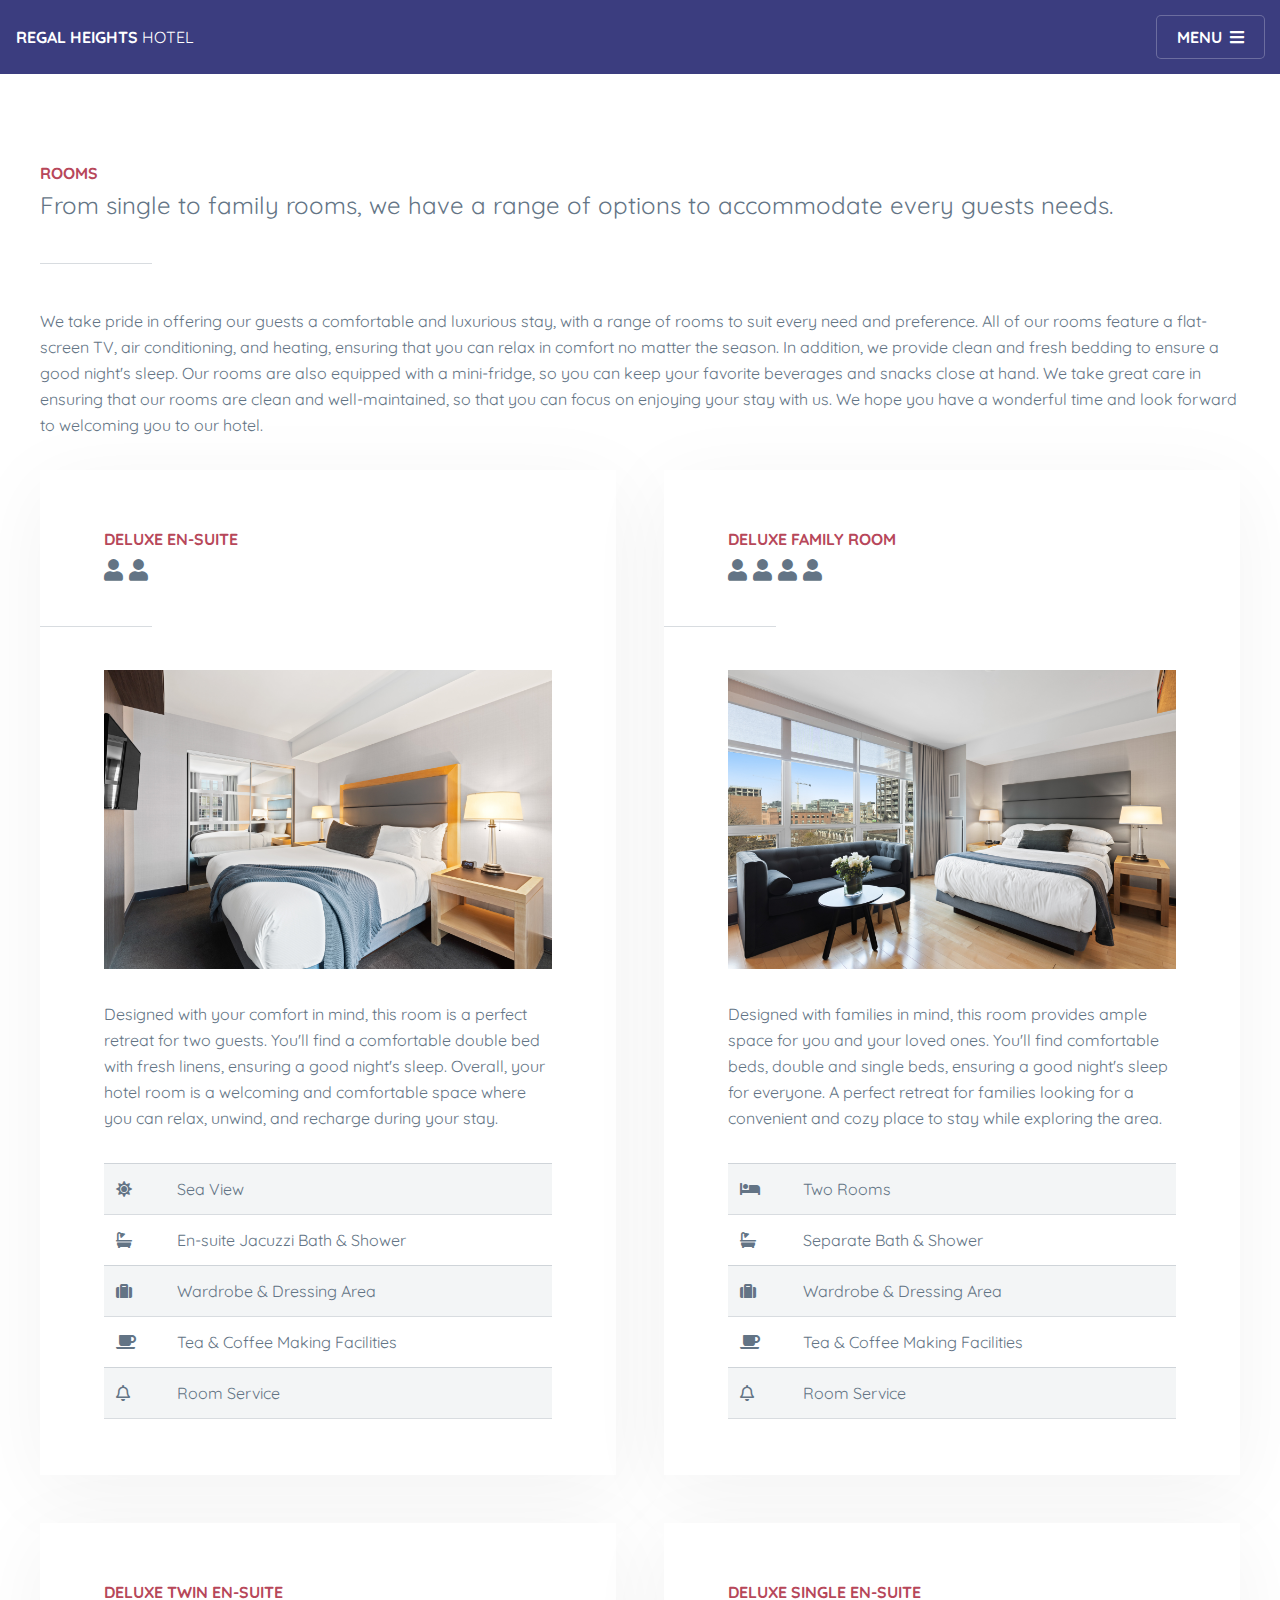
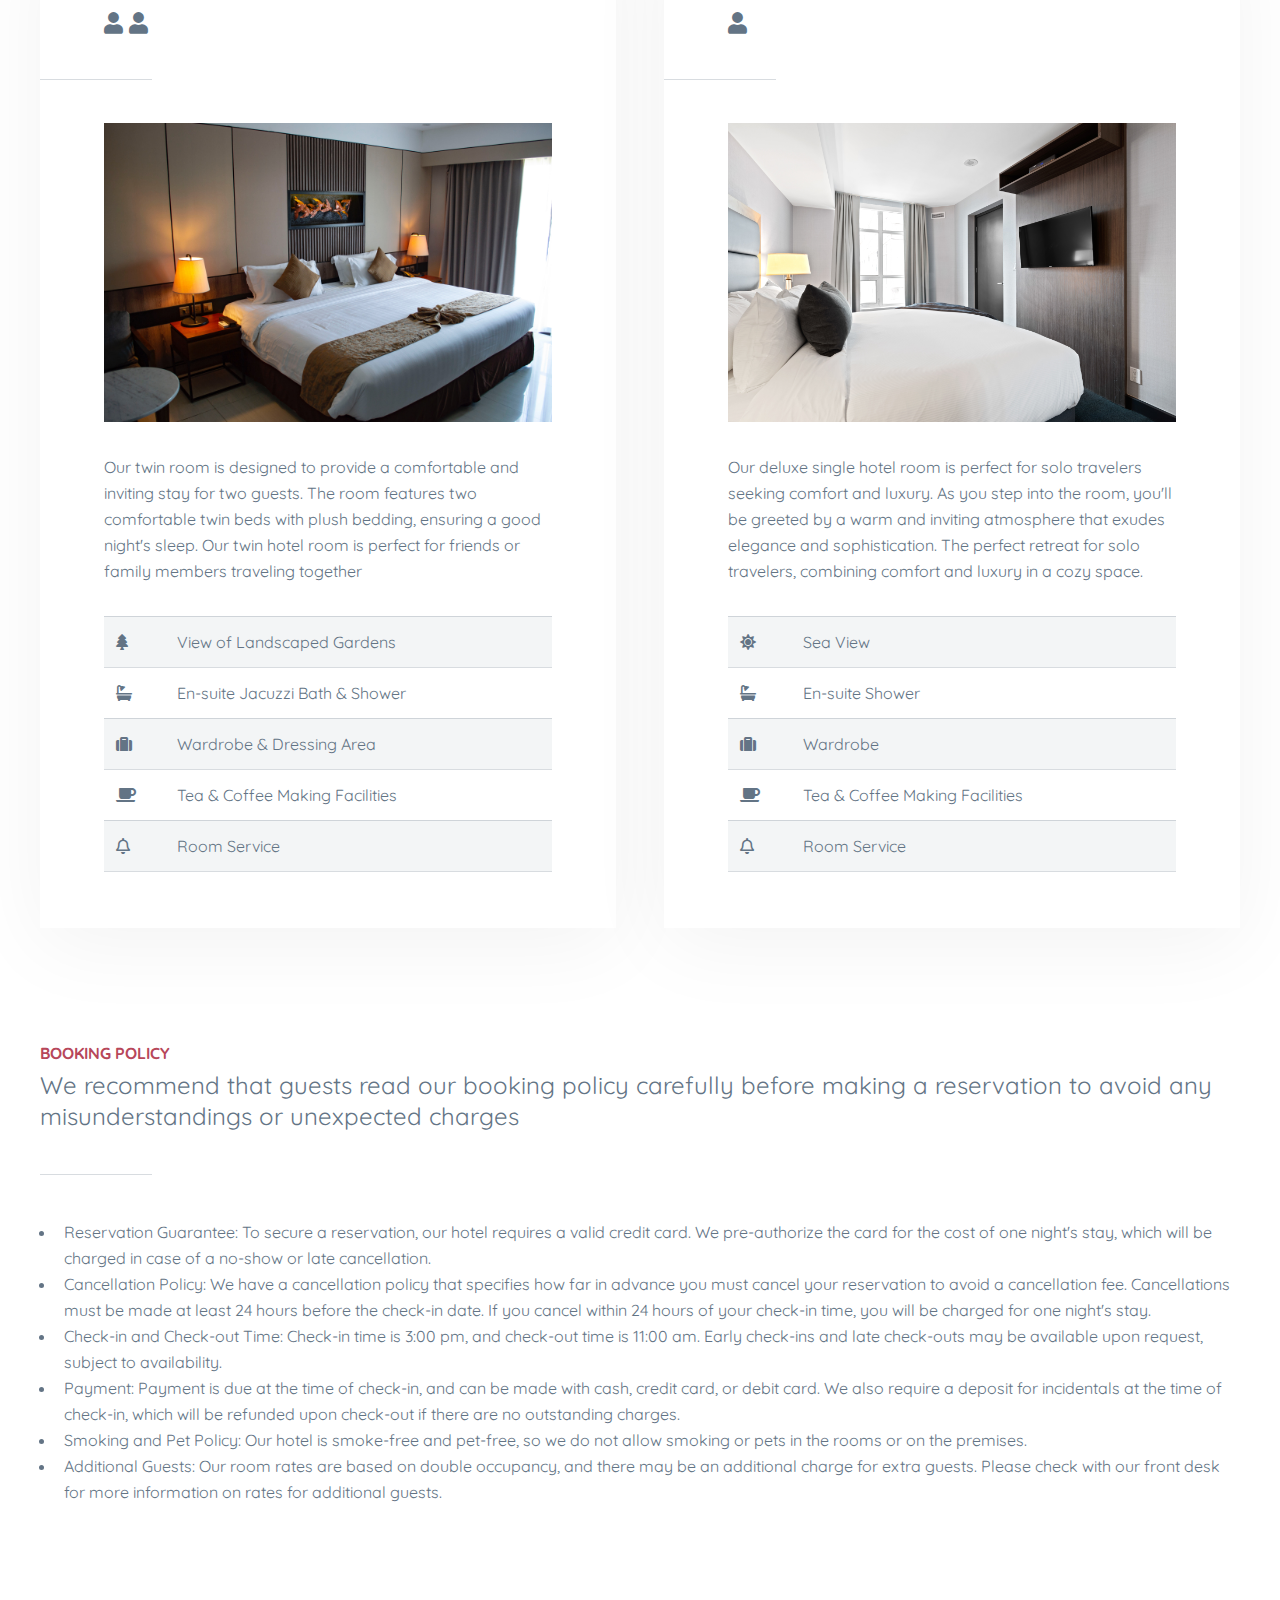
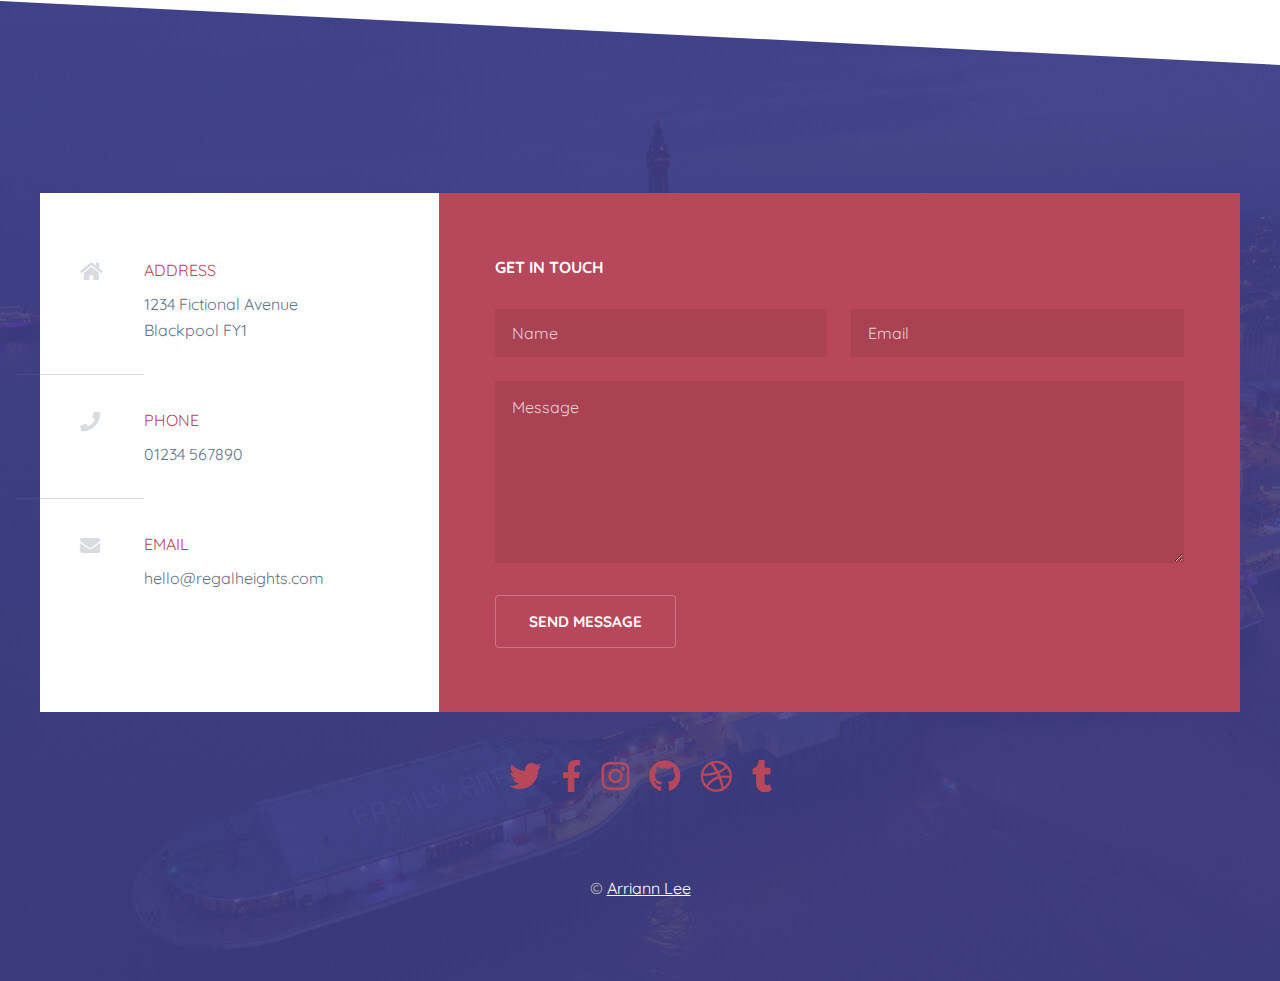
==== rooms.html @ 554de5b3 "Problem with original commit, updated" ====
<!DOCTYPE HTML>
<html>
	<head>
		<title>Regal Heights Hotel</title>
		<meta charset="utf-8" />
		<meta name="viewport" content="width=device-width, initial-scale=1, user-scalable=no" />
        <meta name="description" content="Discover the ultimate luxury escape at the Regla Heights Hotel. Immerse yourself in the comfort of our spacious rooms, indulge in world-class dining experiences, and unwind in our serene spa. Located in the heart of Blackpool, our hotel offers easy access to local attractions and landmarks. Book your stay today and let us create a memorable experience for you.">
        <link rel="apple-touch-icon" sizes="180x180" href="images/favicon_regalhotel/apple-touch-icon.png">
        <link rel="icon" type="image/png" sizes="32x32" href="images/favicon_regalhotel/favicon-32x32.png">
        <link rel="icon" type="image/png" sizes="16x16" href="images/favicon_regalhotel/favicon-16x16.png">
        <link rel="manifest" href="/site.webmanifest">
		<link rel="stylesheet" href="assets/css/main.css" />
	</head>
	<body class="is-preload">

		<!-- Page wrapper -->
			<div id="page-wrapper">

				<!-- Header -->
					<header id="header">
						<span class="logo"><a href="index.html">Regal heights</a> <span>HOTEL</span></span>
						<a href="#menu">Menu</a>
					</header>

				<!-- Nav -->
                <nav id="menu">
                    <div class="inner">
                        <h2>Menu</h2>
                        <ul class="links">
                            <li><a href="index.html">Home</a></li>
                            <li><a href="rooms.html">Rooms</a></li>
                            <li><a href="#footer">Contact</a></li>
                        </ul>
                        <a class="close">Close</a>
                    </div>
                </nav>

				<!-- Main -->
					<section id="main" class="wrapper alt">
						<div class="inner">
                            <header class="major special">
								<p>Rooms</p>
								<h2>From single to family rooms, we have a range of options to accommodate every guests needs.</h2>
							</header>
                                <p>We take pride in offering our guests a comfortable and luxurious stay, with a range of rooms to 
                                suit every need and preference. All of our rooms feature a flat-screen TV, air conditioning, and 
                                heating, ensuring that you can relax in comfort no matter the season. In addition, we provide 
                                clean and fresh bedding to ensure a good night's sleep. Our rooms are also equipped with a 
                                mini-fridge, so you can keep your favorite beverages and snacks close at hand. We take great care 
                                in ensuring that our rooms are clean and well-maintained, so that you can focus on enjoying your 
                                stay with us. We hope you have a wonderful time and look forward to welcoming you to our hotel.</p>
                           
                            <!-- Spotlights -->
                            <section class="spotlights">
								<article>
									<header class="major">
										<p>Deluxe en-suite</p>
										<h3><span class="icon solid fa-user"></span> <span class="icon solid fa-user"></span></h3>
									</header>
                                    <div class="col-4"><span class="image fit"><img src="images/doublebedroom.jpg" alt="Deluxe Double Bedroom" /></span></div>
									<p>Designed with your comfort in mind, this room is a perfect retreat for two guests. You'll find a comfortable double bed with fresh linens, ensuring a good night's sleep. Overall, your hotel room is a welcoming and comfortable space where you can relax, unwind, and recharge during your stay.</p>
									<table>
                                        <tbody>
                                            <tr>
                                                <td><span class="icon solid fa-sun"></span></td>
                                                <td>Sea View</td>
                                                <td></td>
                                            </tr>
                                            <tr>
                                                <td><span class="icon solid fa-bath"></span></td>
                                                <td>En-suite Jacuzzi Bath & Shower</td>
                                                <td></td>
                                            </tr>
                                            <tr>
                                                <td><span class="icon solid fa-suitcase"></span></td>
                                                <td>Wardrobe & Dressing Area</td>
                                                <td></td>
                                            </tr>
                                            <tr>
                                                <td><span class="icon solid fa-coffee"></span></td>
                                                <td>Tea & Coffee Making Facilities</td>
                                                <td></td>
                                            </tr>
                                            <tr>
                                                <td><span class="icon regular fa-bell"></span></td>
                                                <td>Room Service</td>
                                                <td></td>
                                            </tr>
                                        </tbody>
                                    </table>
								</article>
                                <article>
									<header class="major">
										<p>Deluxe Family Room</p>
										<h3><span class="icon solid fa-user"></span> <span class="icon solid fa-user"></span> <span class="icon solid fa-user"></span> <span class="icon solid fa-user"></span></h3>
									</header>
                                    <div class="col-4"><span class="image fit"><img src="images/familybedroom.jpg" alt="Family Bedroom" /></span></div>
									<p>Designed with families in mind, this room provides ample space for you and your loved ones. You'll find comfortable beds, double and single beds, ensuring a good night's sleep for everyone. A perfect retreat for families looking for a convenient and cozy place to stay while exploring the area.</p>
									<table>
                                        <tbody>
                                            <tr>
                                                <td><span class="icon solid fa-bed"></span></td>
                                                <td>Two Rooms</td>
                                                <td></td>
                                            </tr>
                                            <tr>
                                                <td><span class="icon solid fa-bath"></span></td>
                                                <td>Separate Bath & Shower</td>
                                                <td></td>
                                            </tr>
                                            <tr>
                                                <td><span class="icon solid fa-suitcase"></span></td>
                                                <td>Wardrobe & Dressing Area</td>
                                                <td></td>
                                            </tr>
                                            <tr>
                                                <td><span class="icon solid fa-coffee"></span></td>
                                                <td>Tea & Coffee Making Facilities</td>
                                                <td></td>
                                            </tr>
                                            <tr>
                                                <td><span class="icon regular fa-bell"></span></td>
                                                <td>Room Service</td>
                                                <td></td>
                                            </tr>
                                        </tbody>
                                    </table>
                      			</article>
                                <article>
									<header class="major">
										<p>Deluxe Twin en-suite</p>
										<h3><span class="icon solid fa-user"></span> <span class="icon solid fa-user"></span></h3>
									</header>
                                    <div class="col-4"><span class="image fit"><img src="images/twinbed.jpg" alt="Twin Bedroom" /></span></div>
									<p>Our twin room is designed to provide a comfortable and inviting stay for two guests. The room features two comfortable twin beds with plush bedding, ensuring a good night's sleep. Our twin hotel room is perfect for friends or family members traveling together</p>									<table>
                                        <tbody>
                                            <tr>
                                                <td><span class="icon solid fa-tree"></span></td>
                                                <td>View of Landscaped Gardens</td>
                                                <td></td>
                                            </tr>
                                            <tr>
                                                <td><span class="icon solid fa-bath"></span></td>
                                                <td>En-suite Jacuzzi Bath & Shower</td>
                                                <td></td>
                                            </tr>
                                            <tr>
                                                <td><span class="icon solid fa-suitcase"></span></td>
                                                <td>Wardrobe & Dressing Area</td>
                                                <td></td>
                                            </tr>
                                            <tr>
                                                <td><span class="icon solid fa-coffee"></span></td>
                                                <td>Tea & Coffee Making Facilities</td>
                                                <td></td>
                                            </tr>
                                            <tr>
                                                <td><span class="icon regular fa-bell"></span></td>
                                                <td>Room Service</td>
                                                <td></td>
                                            </tr>
                                        </tbody>
                                    </table>
                                </article>
                                <article>
									<header class="major">
										<p>Deluxe Single en-suite</p>
										<h3><span class="icon solid fa-user"></span></span></h3>
									</header>
                                    <div class="col-4"><span class="image fit"><img src="images/singlebedroom.jpg" alt="Single Bedroom" /></span></div>
									<p>Our deluxe single hotel room is perfect for solo travelers seeking comfort and luxury. As you step into the room, you'll be greeted by a warm and inviting atmosphere that exudes elegance and sophistication. The perfect retreat for solo travelers, combining comfort and luxury in a cozy space.</p>
									<table>
                                        <tbody>
                                            <tr>
                                                <td><span class="icon solid fa-sun"></span></td>
                                                <td>Sea View</td>
                                                <td></td>
                                            </tr>
                                            <tr>
                                                <td><span class="icon solid fa-bath"></span></td>
                                                <td>En-suite Shower</td>
                                                <td></td>
                                            </tr>
                                            <tr>
                                                <td><span class="icon solid fa-suitcase"></span></td>
                                                <td>Wardrobe</td>
                                                <td></td>
                                            </tr>
                                            <tr>
                                                <td><span class="icon solid fa-coffee"></span></td>
                                                <td>Tea & Coffee Making Facilities</td>
                                                <td></td>
                                            </tr>
                                            <tr>
                                                <td><span class="icon regular fa-bell"></span></td>
                                                <td>Room Service</td>
                                                <td></td>
                                            </tr>
                                        </tbody>
                                    </table>
                              	</article>
							</section>

                            <!-- Booking Policy -->
							<header class="major special">
								<p>Booking Policy</p>
								<h2>We recommend that guests read our booking policy carefully before making a reservation to avoid any misunderstandings or unexpected charges</h2>
							</header>				
                            <div class="col-6 col-12-small">
                                <ul>
                                    <li>Reservation Guarantee: To secure a reservation, our hotel requires a valid credit card. We pre-authorize the card for the cost of one night's stay, which will be charged in case of a no-show or late cancellation.</li>
                                    <li>Cancellation Policy: We have a cancellation policy that specifies how far in advance you must cancel your reservation to avoid a cancellation fee. Cancellations must be made at least 24 hours before the check-in date. If you cancel within 24 hours of your check-in time, you will be charged for one night's stay.</li>
                                    <li>Check-in and Check-out Time: Check-in time is 3:00 pm, and check-out time is 11:00 am. Early check-ins and late check-outs may be available upon request, subject to availability.</li>
                                    <li>Payment: Payment is due at the time of check-in, and can be made with cash, credit card, or debit card. We also require a deposit for incidentals at the time of check-in, which will be refunded upon check-out if there are no outstanding charges.</li>
                                    <li>Smoking and Pet Policy: Our hotel is smoke-free and pet-free, so we do not allow smoking or pets in the rooms or on the premises.</li>
                                    <li>Additional Guests: Our room rates are based on double occupancy, and there may be an additional charge for extra guests. Please check with our front desk for more information on rates for additional guests.</li>
                                </ul>
                                <p></p>
                            </div> 
              			</div>
					</section>


				<!-- Footer -->
                <footer id="footer">
                    <div class="inner">
                        <ul class="contact">
                            <li class="icon solid fa-home">
                                <strong>Address</strong>
                                1234 Fictional Avenue<br>Blackpool FY1 
                            </li>
                            <li class="icon solid fa-phone">
                                <strong>Phone</strong>
                                01234 567890
                            </li>
                            <li class="icon solid fa-envelope">
                                <strong>Email</strong>
                                hello@regalheights.com
                            </li>
                        </ul>
                        <form action="#" method="post">
                            <h4>Get in touch</h4>
                            <div class="fields">
                                <div class="field half">
                                    <label for="name">Name</label>
                                    <input name="name" id="name" type="text" placeholder="Name">
                                </div>
                                <div class="field half">
                                    <label for="email">Email</label>
                                    <input name="email" id="email" type="email" placeholder="Email">
                                </div>
                                <div class="field">
                                    <label for="message">Message</label>
                                    <textarea name="message" id="message" rows="6" placeholder="Message"></textarea>
                                </div>
                            </div>
                            <ul class="actions">
                                <li><input value="Send Message" class="button large" type="submit"></li>
                            </ul>
                        </form>
                    </div>
                    <section class="inner center">
                        <ul class="icons">
                            <li><a href="#" class="icon brands fa-twitter"><span class="label">Twitter</span></a></li>
                            <li><a href="#" class="icon brands fa-facebook-f"><span class="label">Facebook</span></a></li>
                            <li><a href="#" class="icon brands fa-instagram"><span class="label">Instagram</span></a></li>
                            <li><a href="#" class="icon brands fa-github"><span class="label">Github</span></a></li>
                            <li><a href="#" class="icon brands fa-dribbble"><span class="label">Dribbble</span></a></li>
                            <li><a href="#" class="icon brands fa-tumblr"><span class="label">Tumblr</span></a></li>
                        </ul>                            
                    </section>
                    <div class="copyright">
                        &copy; <a href="https://www.arriannlee.com" class="copywrightColor">Arriann Lee</a>
                    </div>
                </footer>
            </div>

    <!-- Scripts -->
        <script src="assets/js/jquery.min.js"></script>
        <script src="assets/js/browser.min.js"></script>
        <script src="assets/js/breakpoints.min.js"></script>
        <script src="assets/js/util.js"></script>
        <script src="assets/js/jquery.scrollex.min.js"></script>
        <script src="assets/js/jquery.scrolly.min.js"></script>
        <script src="assets/js/main.js"></script>

</body>
</html>
<!-- Photo by <a href="https://unsplash.com/@markmcneillphotography?utm_source=unsplash&utm_medium=referral&utm_content=creditCopyText">Mark mc neill</a> on <a href="https://unsplash.com/s/photos/blackpool-iluminations?utm_source=unsplash&utm_medium=referral&utm_content=creditCopyText">Unsplash</a> -->
<!-- Photo by <a href="https://unsplash.com/@3dottawa?utm_source=unsplash&utm_medium=referral&utm_content=creditCopyText">Point3D Commercial Imaging Ltd.</a> on <a href="https://unsplash.com/photos/kCSlhhC-Ch8?utm_source=unsplash&utm_medium=referral&utm_content=creditCopyText">Unsplash</a> -->
---- assets/css/main.css ----
@import url(fontawesome-all.min.css);
@import url("https://fonts.googleapis.com/css?family=Quicksand:400,700");

/*
	Atmosphere by Pixelarity
	pixelarity.com | hello@pixelarity.com
	License: pixelarity.com/license
*/

html, body, div, span, applet, object,
iframe, h1, h2, h3, h4, h5, h6, p, blockquote,
pre, a, abbr, acronym, address, big, cite,
code, del, dfn, em, img, ins, kbd, q, s, samp,
small, strike, strong, sub, sup, tt, var, b,
u, i, center, dl, dt, dd, ol, ul, li, fieldset,
form, label, legend, table, caption, tbody,
tfoot, thead, tr, th, td, article, aside,
canvas, details, embed, figure, figcaption,
footer, header, hgroup, menu, nav, output, ruby,
section, summary, time, mark, audio, video {
	margin: 0;
	padding: 0;
	border: 0;
	font-size: 100%;
	font: inherit;
	vertical-align: baseline;}

article, aside, details, figcaption, figure,
footer, header, hgroup, menu, nav, section {
	display: block;}

body {
	line-height: 1;
}

ol, ul {
	list-style: none;
}

blockquote, q {
	quotes: none;
}

	blockquote:before, blockquote:after, q:before, q:after {
		content: '';
		content: none;
	}

table {
	border-collapse: collapse;
	border-spacing: 0;
}

body {
	-webkit-text-size-adjust: none;
}

mark {
	background-color: transparent;
	color: inherit;
}

input::-moz-focus-inner {
	border: 0;
	padding: 0;
}

input, select, textarea {
	-moz-appearance: none;
	-webkit-appearance: none;
	-ms-appearance: none;
	appearance: none;
}

/* Basic */

	@-ms-viewport {
		width: device-width;
	}

	body {
		-ms-overflow-style: scrollbar;
	}

	@media screen and (max-width: 480px) {

		html, body {
			min-width: 320px;
		}

	}

	html {
		box-sizing: border-box;
	}

	*, *:before, *:after {
		box-sizing: inherit;
	}

	body {
		background: #fff;
	}

		body.is-preload *, body.is-preload *:before, body.is-preload *:after {
			-moz-animation: none !important;
			-webkit-animation: none !important;
			-ms-animation: none !important;
			animation: none !important;
			-moz-transition: none !important;
			-webkit-transition: none !important;
			-ms-transition: none !important;
			transition: none !important;
		}

/* Type */

	body {
		background-color: #fff;
		color: #637485;
	}

	body, input, select, textarea {
		font-family: "Quicksand", Helvetica, sans-serif;
		font-size: 14pt;
		font-weight: 400;
		line-height: 1.625;
	}

		@media screen and (max-width: 1680px) {

			body, input, select, textarea {
				font-size: 12pt;
			}

		}

		@media screen and (max-width: 1280px) {

			body, input, select, textarea {
				font-size: 12pt;
			}

		}

		@media screen and (max-width: 980px) {

			body, input, select, textarea {
				font-size: 12pt;
			}

		}

		@media screen and (max-width: 736px) {

			body, input, select, textarea {
				font-size: 12pt;
			}

		}

		@media screen and (max-width: 480px) {

			body, input, select, textarea {
				font-size: 12pt;
			}

		}

		@media screen and (max-width: 360px) {

			body, input, select, textarea {
				font-size: 11pt;
			}

		}

	a {
		text-decoration: underline;
	}

		a:hover {
			text-decoration: none;
		}

	strong, b, {
		font-weight: 700;
	}

    .logoStrong{
        font-weight: bold;
    }

	em, i {
		font-style: italic;
	}

	p {
		margin: 0 0 2em 0;
	}

	h1, h2, h3, h4, h5, h6 {
		line-height: 1.3;
		margin: 0 0 1em 0;
	}

		h1 a, h2 a, h3 a, h4 a, h5 a, h6 a {
			color: inherit;
			text-decoration: none;
		}

	h1 {
		font-size: 1.75em;
	}

	h2 {
		font-size: 1.5em;
	}

	h3 {
		font-size: 1.35em;
	}

	h4 {
		font-size: 1em;
	}

	h5 {
		font-size: 0.9em;
	}

	h6 {
		font-size: 0.7em;
	}

	sub {
		font-size: 0.8em;
		position: relative;
		top: 0.5em;
	}

	sup {
		font-size: 0.8em;
		position: relative;
		top: -0.5em;
	}

	blockquote {
		border-left: solid 4px;
		font-style: italic;
		margin: 0 0 2em 0;
		padding: 0.5em 0 0.5em 2em;
	}

	code {
		border-radius: 4px;
		border: solid 1px;
		font-family: "Courier New", monospace;
		font-size: 0.9em;
		margin: 0 0.25em;
		padding: 0.25em 0.65em;
	}

	pre {
		-webkit-overflow-scrolling: touch;
		font-family: "Courier New", monospace;
		font-size: 0.9em;
		margin: 0 0 2em 0;
	}

		pre code {
			display: block;
			line-height: 1.75;
			padding: 1em 1.5em;
			overflow-x: auto;
		}

	hr {
		border: 0;
		border-bottom: solid 1px;
		margin: 2em 0;
	}

		hr.major {
			margin: 3em 0;
		}

	.align-left {
		text-align: left;
	}

	.align-center {
		text-align: center;
	}

	.align-right {
		text-align: right;
	}

	@media screen and (max-width: 736px) {

		h1 {
			font-size: 1.75em;
		}

		h2 {
			font-size: 1.5em;
		}

		h3 {
			font-size: 1.25em;
		}

	}

	input, select, textarea {
		color: #637485;
	}

	a {
		color: #b7475a;
	}

	strong, b {
		color: #637485;
	}

	h1, h2, h3, h4, h5, h6 {
		color: #637485;
	}

	blockquote {
		border-left-color: rgba(99, 116, 133, 0.25);
	}

	code {
		background: rgba(99, 116, 133, 0.075);
		border-color: rgba(99, 116, 133, 0.25);
	}

	hr {
		border-bottom-color: rgba(99, 116, 133, 0.25);
	}

/* Row */

	.row {
		display: flex;
		flex-wrap: wrap;
		box-sizing: border-box;
		align-items: stretch;
	}

		.row > * {
			box-sizing: border-box;
		}

		.row.gtr-uniform > * > :last-child {
			margin-bottom: 0;
		}

		.row.aln-left {
			justify-content: flex-start;
		}

		.row.aln-center {
			justify-content: center;
		}

		.row.aln-right {
			justify-content: flex-end;
		}

		.row.aln-top {
			align-items: flex-start;
		}

		.row.aln-middle {
			align-items: center;
		}

		.row.aln-bottom {
			align-items: flex-end;
		}

		.row > .imp {
			order: -1;
		}

		.row > .col-1 {
			width: 8.33333%;
		}

		.row > .off-1 {
			margin-left: 8.33333%;
		}

		.row > .col-2 {
			width: 16.66667%;
		}

		.row > .off-2 {
			margin-left: 16.66667%;
		}

		.row > .col-3 {
			width: 25%;
		}

		.row > .off-3 {
			margin-left: 25%;
		}

		.row > .col-4 {
			width: 33.33333%;
		}

		.row > .off-4 {
			margin-left: 33.33333%;
		}

		.row > .col-5 {
			width: 41.66667%;
		}

		.row > .off-5 {
			margin-left: 41.66667%;
		}

		.row > .col-6 {
			width: 50%;
		}

		.row > .off-6 {
			margin-left: 50%;
		}

		.row > .col-7 {
			width: 58.33333%;
		}

		.row > .off-7 {
			margin-left: 58.33333%;
		}

		.row > .col-8 {
			width: 66.66667%;
		}

		.row > .off-8 {
			margin-left: 66.66667%;
		}

		.row > .col-9 {
			width: 75%;
		}

		.row > .off-9 {
			margin-left: 75%;
		}

		.row > .col-10 {
			width: 83.33333%;
		}

		.row > .off-10 {
			margin-left: 83.33333%;
		}

		.row > .col-11 {
			width: 91.66667%;
		}

		.row > .off-11 {
			margin-left: 91.66667%;
		}

		.row > .col-12 {
			width: 100%;
		}

		.row > .off-12 {
			margin-left: 100%;
		}

		.row.gtr-0 {
			margin-top: 0;
			margin-left: 0em;
		}

			.row.gtr-0 > * {
				padding: 0 0 0 0em;
			}

			.row.gtr-0.gtr-uniform {
				margin-top: 0em;
			}

				.row.gtr-0.gtr-uniform > * {
					padding-top: 0em;
				}

		.row.gtr-25 {
			margin-top: 0;
			margin-left: -0.5em;
		}

			.row.gtr-25 > * {
				padding: 0 0 0 0.5em;
			}

			.row.gtr-25.gtr-uniform {
				margin-top: -0.5em;
			}

				.row.gtr-25.gtr-uniform > * {
					padding-top: 0.5em;
				}

		.row.gtr-50 {
			margin-top: 0;
			margin-left: -1em;
		}

			.row.gtr-50 > * {
				padding: 0 0 0 1em;
			}

			.row.gtr-50.gtr-uniform {
				margin-top: -1em;
			}

				.row.gtr-50.gtr-uniform > * {
					padding-top: 1em;
				}

		.row {
			margin-top: 0;
			margin-left: -2em;
		}

			.row > * {
				padding: 0 0 0 2em;
			}

			.row.gtr-uniform {
				margin-top: -2em;
			}

				.row.gtr-uniform > * {
					padding-top: 2em;
				}

		.row.gtr-150 {
			margin-top: 0;
			margin-left: -3em;
		}

			.row.gtr-150 > * {
				padding: 0 0 0 3em;
			}

			.row.gtr-150.gtr-uniform {
				margin-top: -3em;
			}

				.row.gtr-150.gtr-uniform > * {
					padding-top: 3em;
				}

		.row.gtr-200 {
			margin-top: 0;
			margin-left: -4em;
		}

			.row.gtr-200 > * {
				padding: 0 0 0 4em;
			}

			.row.gtr-200.gtr-uniform {
				margin-top: -4em;
			}

				.row.gtr-200.gtr-uniform > * {
					padding-top: 4em;
				}

		@media screen and (max-width: 1680px) {

			.row {
				display: flex;
				flex-wrap: wrap;
				box-sizing: border-box;
				align-items: stretch;
			}

				.row > * {
					box-sizing: border-box;
				}

				.row.gtr-uniform > * > :last-child {
					margin-bottom: 0;
				}

				.row.aln-left {
					justify-content: flex-start;
				}

				.row.aln-center {
					justify-content: center;
				}

				.row.aln-right {
					justify-content: flex-end;
				}

				.row.aln-top {
					align-items: flex-start;
				}

				.row.aln-middle {
					align-items: center;
				}

				.row.aln-bottom {
					align-items: flex-end;
				}

				.row > .imp-xlarge {
					order: -1;
				}

				.row > .col-1-xlarge {
					width: 8.33333%;
				}

				.row > .off-1-xlarge {
					margin-left: 8.33333%;
				}

				.row > .col-2-xlarge {
					width: 16.66667%;
				}

				.row > .off-2-xlarge {
					margin-left: 16.66667%;
				}

				.row > .col-3-xlarge {
					width: 25%;
				}

				.row > .off-3-xlarge {
					margin-left: 25%;
				}

				.row > .col-4-xlarge {
					width: 33.33333%;
				}

				.row > .off-4-xlarge {
					margin-left: 33.33333%;
				}

				.row > .col-5-xlarge {
					width: 41.66667%;
				}

				.row > .off-5-xlarge {
					margin-left: 41.66667%;
				}

				.row > .col-6-xlarge {
					width: 50%;
				}

				.row > .off-6-xlarge {
					margin-left: 50%;
				}

				.row > .col-7-xlarge {
					width: 58.33333%;
				}

				.row > .off-7-xlarge {
					margin-left: 58.33333%;
				}

				.row > .col-8-xlarge {
					width: 66.66667%;
				}

				.row > .off-8-xlarge {
					margin-left: 66.66667%;
				}

				.row > .col-9-xlarge {
					width: 75%;
				}

				.row > .off-9-xlarge {
					margin-left: 75%;
				}

				.row > .col-10-xlarge {
					width: 83.33333%;
				}

				.row > .off-10-xlarge {
					margin-left: 83.33333%;
				}

				.row > .col-11-xlarge {
					width: 91.66667%;
				}

				.row > .off-11-xlarge {
					margin-left: 91.66667%;
				}

				.row > .col-12-xlarge {
					width: 100%;
				}

				.row > .off-12-xlarge {
					margin-left: 100%;
				}

				.row.gtr-0 {
					margin-top: 0;
					margin-left: 0em;
				}

					.row.gtr-0 > * {
						padding: 0 0 0 0em;
					}

					.row.gtr-0.gtr-uniform {
						margin-top: 0em;
					}

						.row.gtr-0.gtr-uniform > * {
							padding-top: 0em;
						}

				.row.gtr-25 {
					margin-top: 0;
					margin-left: -0.5em;
				}

					.row.gtr-25 > * {
						padding: 0 0 0 0.5em;
					}

					.row.gtr-25.gtr-uniform {
						margin-top: -0.5em;
					}

						.row.gtr-25.gtr-uniform > * {
							padding-top: 0.5em;
						}

				.row.gtr-50 {
					margin-top: 0;
					margin-left: -1em;
				}

					.row.gtr-50 > * {
						padding: 0 0 0 1em;
					}

					.row.gtr-50.gtr-uniform {
						margin-top: -1em;
					}

						.row.gtr-50.gtr-uniform > * {
							padding-top: 1em;
						}

				.row {
					margin-top: 0;
					margin-left: -2em;
				}

					.row > * {
						padding: 0 0 0 2em;
					}

					.row.gtr-uniform {
						margin-top: -2em;
					}

						.row.gtr-uniform > * {
							padding-top: 2em;
						}

				.row.gtr-150 {
					margin-top: 0;
					margin-left: -3em;
				}

					.row.gtr-150 > * {
						padding: 0 0 0 3em;
					}

					.row.gtr-150.gtr-uniform {
						margin-top: -3em;
					}

						.row.gtr-150.gtr-uniform > * {
							padding-top: 3em;
						}

				.row.gtr-200 {
					margin-top: 0;
					margin-left: -4em;
				}

					.row.gtr-200 > * {
						padding: 0 0 0 4em;
					}

					.row.gtr-200.gtr-uniform {
						margin-top: -4em;
					}

						.row.gtr-200.gtr-uniform > * {
							padding-top: 4em;
						}

		}

		@media screen and (max-width: 1280px) {

			.row {
				display: flex;
				flex-wrap: wrap;
				box-sizing: border-box;
				align-items: stretch;
			}

				.row > * {
					box-sizing: border-box;
				}

				.row.gtr-uniform > * > :last-child {
					margin-bottom: 0;
				}

				.row.aln-left {
					justify-content: flex-start;
				}

				.row.aln-center {
					justify-content: center;
				}

				.row.aln-right {
					justify-content: flex-end;
				}

				.row.aln-top {
					align-items: flex-start;
				}

				.row.aln-middle {
					align-items: center;
				}

				.row.aln-bottom {
					align-items: flex-end;
				}

				.row > .imp-large {
					order: -1;
				}

				.row > .col-1-large {
					width: 8.33333%;
				}

				.row > .off-1-large {
					margin-left: 8.33333%;
				}

				.row > .col-2-large {
					width: 16.66667%;
				}

				.row > .off-2-large {
					margin-left: 16.66667%;
				}

				.row > .col-3-large {
					width: 25%;
				}

				.row > .off-3-large {
					margin-left: 25%;
				}

				.row > .col-4-large {
					width: 33.33333%;
				}

				.row > .off-4-large {
					margin-left: 33.33333%;
				}

				.row > .col-5-large {
					width: 41.66667%;
				}

				.row > .off-5-large {
					margin-left: 41.66667%;
				}

				.row > .col-6-large {
					width: 50%;
				}

				.row > .off-6-large {
					margin-left: 50%;
				}

				.row > .col-7-large {
					width: 58.33333%;
				}

				.row > .off-7-large {
					margin-left: 58.33333%;
				}

				.row > .col-8-large {
					width: 66.66667%;
				}

				.row > .off-8-large {
					margin-left: 66.66667%;
				}

				.row > .col-9-large {
					width: 75%;
				}

				.row > .off-9-large {
					margin-left: 75%;
				}

				.row > .col-10-large {
					width: 83.33333%;
				}

				.row > .off-10-large {
					margin-left: 83.33333%;
				}

				.row > .col-11-large {
					width: 91.66667%;
				}

				.row > .off-11-large {
					margin-left: 91.66667%;
				}

				.row > .col-12-large {
					width: 100%;
				}

				.row > .off-12-large {
					margin-left: 100%;
				}

				.row.gtr-0 {
					margin-top: 0;
					margin-left: 0em;
				}

					.row.gtr-0 > * {
						padding: 0 0 0 0em;
					}

					.row.gtr-0.gtr-uniform {
						margin-top: 0em;
					}

						.row.gtr-0.gtr-uniform > * {
							padding-top: 0em;
						}

				.row.gtr-25 {
					margin-top: 0;
					margin-left: -0.375em;
				}

					.row.gtr-25 > * {
						padding: 0 0 0 0.375em;
					}

					.row.gtr-25.gtr-uniform {
						margin-top: -0.375em;
					}

						.row.gtr-25.gtr-uniform > * {
							padding-top: 0.375em;
						}

				.row.gtr-50 {
					margin-top: 0;
					margin-left: -0.75em;
				}

					.row.gtr-50 > * {
						padding: 0 0 0 0.75em;
					}

					.row.gtr-50.gtr-uniform {
						margin-top: -0.75em;
					}

						.row.gtr-50.gtr-uniform > * {
							padding-top: 0.75em;
						}

				.row {
					margin-top: 0;
					margin-left: -1.5em;
				}

					.row > * {
						padding: 0 0 0 1.5em;
					}

					.row.gtr-uniform {
						margin-top: -1.5em;
					}

						.row.gtr-uniform > * {
							padding-top: 1.5em;
						}

				.row.gtr-150 {
					margin-top: 0;
					margin-left: -2.25em;
				}

					.row.gtr-150 > * {
						padding: 0 0 0 2.25em;
					}

					.row.gtr-150.gtr-uniform {
						margin-top: -2.25em;
					}

						.row.gtr-150.gtr-uniform > * {
							padding-top: 2.25em;
						}

				.row.gtr-200 {
					margin-top: 0;
					margin-left: -3em;
				}

					.row.gtr-200 > * {
						padding: 0 0 0 3em;
					}

					.row.gtr-200.gtr-uniform {
						margin-top: -3em;
					}

						.row.gtr-200.gtr-uniform > * {
							padding-top: 3em;
						}

		}

		@media screen and (max-width: 980px) {

			.row {
				display: flex;
				flex-wrap: wrap;
				box-sizing: border-box;
				align-items: stretch;
			}

				.row > * {
					box-sizing: border-box;
				}

				.row.gtr-uniform > * > :last-child {
					margin-bottom: 0;
				}

				.row.aln-left {
					justify-content: flex-start;
				}

				.row.aln-center {
					justify-content: center;
				}

				.row.aln-right {
					justify-content: flex-end;
				}

				.row.aln-top {
					align-items: flex-start;
				}

				.row.aln-middle {
					align-items: center;
				}

				.row.aln-bottom {
					align-items: flex-end;
				}

				.row > .imp-medium {
					order: -1;
				}

				.row > .col-1-medium {
					width: 8.33333%;
				}

				.row > .off-1-medium {
					margin-left: 8.33333%;
				}

				.row > .col-2-medium {
					width: 16.66667%;
				}

				.row > .off-2-medium {
					margin-left: 16.66667%;
				}

				.row > .col-3-medium {
					width: 25%;
				}

				.row > .off-3-medium {
					margin-left: 25%;
				}

				.row > .col-4-medium {
					width: 33.33333%;
				}

				.row > .off-4-medium {
					margin-left: 33.33333%;
				}

				.row > .col-5-medium {
					width: 41.66667%;
				}

				.row > .off-5-medium {
					margin-left: 41.66667%;
				}

				.row > .col-6-medium {
					width: 50%;
				}

				.row > .off-6-medium {
					margin-left: 50%;
				}

				.row > .col-7-medium {
					width: 58.33333%;
				}

				.row > .off-7-medium {
					margin-left: 58.33333%;
				}

				.row > .col-8-medium {
					width: 66.66667%;
				}

				.row > .off-8-medium {
					margin-left: 66.66667%;
				}

				.row > .col-9-medium {
					width: 75%;
				}

				.row > .off-9-medium {
					margin-left: 75%;
				}

				.row > .col-10-medium {
					width: 83.33333%;
				}

				.row > .off-10-medium {
					margin-left: 83.33333%;
				}

				.row > .col-11-medium {
					width: 91.66667%;
				}

				.row > .off-11-medium {
					margin-left: 91.66667%;
				}

				.row > .col-12-medium {
					width: 100%;
				}

				.row > .off-12-medium {
					margin-left: 100%;
				}

				.row.gtr-0 {
					margin-top: 0;
					margin-left: 0em;
				}

					.row.gtr-0 > * {
						padding: 0 0 0 0em;
					}

					.row.gtr-0.gtr-uniform {
						margin-top: 0em;
					}

						.row.gtr-0.gtr-uniform > * {
							padding-top: 0em;
						}

				.row.gtr-25 {
					margin-top: 0;
					margin-left: -0.375em;
				}

					.row.gtr-25 > * {
						padding: 0 0 0 0.375em;
					}

					.row.gtr-25.gtr-uniform {
						margin-top: -0.375em;
					}

						.row.gtr-25.gtr-uniform > * {
							padding-top: 0.375em;
						}

				.row.gtr-50 {
					margin-top: 0;
					margin-left: -0.75em;
				}

					.row.gtr-50 > * {
						padding: 0 0 0 0.75em;
					}

					.row.gtr-50.gtr-uniform {
						margin-top: -0.75em;
					}

						.row.gtr-50.gtr-uniform > * {
							padding-top: 0.75em;
						}

				.row {
					margin-top: 0;
					margin-left: -1.5em;
				}

					.row > * {
						padding: 0 0 0 1.5em;
					}

					.row.gtr-uniform {
						margin-top: -1.5em;
					}

						.row.gtr-uniform > * {
							padding-top: 1.5em;
						}

				.row.gtr-150 {
					margin-top: 0;
					margin-left: -2.25em;
				}

					.row.gtr-150 > * {
						padding: 0 0 0 2.25em;
					}

					.row.gtr-150.gtr-uniform {
						margin-top: -2.25em;
					}

						.row.gtr-150.gtr-uniform > * {
							padding-top: 2.25em;
						}

				.row.gtr-200 {
					margin-top: 0;
					margin-left: -3em;
				}

					.row.gtr-200 > * {
						padding: 0 0 0 3em;
					}

					.row.gtr-200.gtr-uniform {
						margin-top: -3em;
					}

						.row.gtr-200.gtr-uniform > * {
							padding-top: 3em;
						}

		}

		@media screen and (max-width: 736px) {

			.row {
				display: flex;
				flex-wrap: wrap;
				box-sizing: border-box;
				align-items: stretch;
			}

				.row > * {
					box-sizing: border-box;
				}

				.row.gtr-uniform > * > :last-child {
					margin-bottom: 0;
				}

				.row.aln-left {
					justify-content: flex-start;
				}

				.row.aln-center {
					justify-content: center;
				}

				.row.aln-right {
					justify-content: flex-end;
				}

				.row.aln-top {
					align-items: flex-start;
				}

				.row.aln-middle {
					align-items: center;
				}

				.row.aln-bottom {
					align-items: flex-end;
				}

				.row > .imp-small {
					order: -1;
				}

				.row > .col-1-small {
					width: 8.33333%;
				}

				.row > .off-1-small {
					margin-left: 8.33333%;
				}

				.row > .col-2-small {
					width: 16.66667%;
				}

				.row > .off-2-small {
					margin-left: 16.66667%;
				}

				.row > .col-3-small {
					width: 25%;
				}

				.row > .off-3-small {
					margin-left: 25%;
				}

				.row > .col-4-small {
					width: 33.33333%;
				}

				.row > .off-4-small {
					margin-left: 33.33333%;
				}

				.row > .col-5-small {
					width: 41.66667%;
				}

				.row > .off-5-small {
					margin-left: 41.66667%;
				}

				.row > .col-6-small {
					width: 50%;
				}

				.row > .off-6-small {
					margin-left: 50%;
				}

				.row > .col-7-small {
					width: 58.33333%;
				}

				.row > .off-7-small {
					margin-left: 58.33333%;
				}

				.row > .col-8-small {
					width: 66.66667%;
				}

				.row > .off-8-small {
					margin-left: 66.66667%;
				}

				.row > .col-9-small {
					width: 75%;
				}

				.row > .off-9-small {
					margin-left: 75%;
				}

				.row > .col-10-small {
					width: 83.33333%;
				}

				.row > .off-10-small {
					margin-left: 83.33333%;
				}

				.row > .col-11-small {
					width: 91.66667%;
				}

				.row > .off-11-small {
					margin-left: 91.66667%;
				}

				.row > .col-12-small {
					width: 100%;
				}

				.row > .off-12-small {
					margin-left: 100%;
				}

				.row.gtr-0 {
					margin-top: 0;
					margin-left: 0em;
				}

					.row.gtr-0 > * {
						padding: 0 0 0 0em;
					}

					.row.gtr-0.gtr-uniform {
						margin-top: 0em;
					}

						.row.gtr-0.gtr-uniform > * {
							padding-top: 0em;
						}

				.row.gtr-25 {
					margin-top: 0;
					margin-left: -0.3125em;
				}

					.row.gtr-25 > * {
						padding: 0 0 0 0.3125em;
					}

					.row.gtr-25.gtr-uniform {
						margin-top: -0.3125em;
					}

						.row.gtr-25.gtr-uniform > * {
							padding-top: 0.3125em;
						}

				.row.gtr-50 {
					margin-top: 0;
					margin-left: -0.625em;
				}

					.row.gtr-50 > * {
						padding: 0 0 0 0.625em;
					}

					.row.gtr-50.gtr-uniform {
						margin-top: -0.625em;
					}

						.row.gtr-50.gtr-uniform > * {
							padding-top: 0.625em;
						}

				.row {
					margin-top: 0;
					margin-left: -1.25em;
				}

					.row > * {
						padding: 0 0 0 1.25em;
					}

					.row.gtr-uniform {
						margin-top: -1.25em;
					}

						.row.gtr-uniform > * {
							padding-top: 1.25em;
						}

				.row.gtr-150 {
					margin-top: 0;
					margin-left: -1.875em;
				}

					.row.gtr-150 > * {
						padding: 0 0 0 1.875em;
					}

					.row.gtr-150.gtr-uniform {
						margin-top: -1.875em;
					}

						.row.gtr-150.gtr-uniform > * {
							padding-top: 1.875em;
						}

				.row.gtr-200 {
					margin-top: 0;
					margin-left: -2.5em;
				}

					.row.gtr-200 > * {
						padding: 0 0 0 2.5em;
					}

					.row.gtr-200.gtr-uniform {
						margin-top: -2.5em;
					}

						.row.gtr-200.gtr-uniform > * {
							padding-top: 2.5em;
						}

		}

		@media screen and (max-width: 480px) {

			.row {
				display: flex;
				flex-wrap: wrap;
				box-sizing: border-box;
				align-items: stretch;
			}

				.row > * {
					box-sizing: border-box;
				}

				.row.gtr-uniform > * > :last-child {
					margin-bottom: 0;
				}

				.row.aln-left {
					justify-content: flex-start;
				}

				.row.aln-center {
					justify-content: center;
				}

				.row.aln-right {
					justify-content: flex-end;
				}

				.row.aln-top {
					align-items: flex-start;
				}

				.row.aln-middle {
					align-items: center;
				}

				.row.aln-bottom {
					align-items: flex-end;
				}

				.row > .imp-xsmall {
					order: -1;
				}

				.row > .col-1-xsmall {
					width: 8.33333%;
				}

				.row > .off-1-xsmall {
					margin-left: 8.33333%;
				}

				.row > .col-2-xsmall {
					width: 16.66667%;
				}

				.row > .off-2-xsmall {
					margin-left: 16.66667%;
				}

				.row > .col-3-xsmall {
					width: 25%;
				}

				.row > .off-3-xsmall {
					margin-left: 25%;
				}

				.row > .col-4-xsmall {
					width: 33.33333%;
				}

				.row > .off-4-xsmall {
					margin-left: 33.33333%;
				}

				.row > .col-5-xsmall {
					width: 41.66667%;
				}

				.row > .off-5-xsmall {
					margin-left: 41.66667%;
				}

				.row > .col-6-xsmall {
					width: 50%;
				}

				.row > .off-6-xsmall {
					margin-left: 50%;
				}

				.row > .col-7-xsmall {
					width: 58.33333%;
				}

				.row > .off-7-xsmall {
					margin-left: 58.33333%;
				}

				.row > .col-8-xsmall {
					width: 66.66667%;
				}

				.row > .off-8-xsmall {
					margin-left: 66.66667%;
				}

				.row > .col-9-xsmall {
					width: 75%;
				}

				.row > .off-9-xsmall {
					margin-left: 75%;
				}

				.row > .col-10-xsmall {
					width: 83.33333%;
				}

				.row > .off-10-xsmall {
					margin-left: 83.33333%;
				}

				.row > .col-11-xsmall {
					width: 91.66667%;
				}

				.row > .off-11-xsmall {
					margin-left: 91.66667%;
				}

				.row > .col-12-xsmall {
					width: 100%;
				}

				.row > .off-12-xsmall {
					margin-left: 100%;
				}

				.row.gtr-0 {
					margin-top: 0;
					margin-left: 0em;
				}

					.row.gtr-0 > * {
						padding: 0 0 0 0em;
					}

					.row.gtr-0.gtr-uniform {
						margin-top: 0em;
					}

						.row.gtr-0.gtr-uniform > * {
							padding-top: 0em;
						}

				.row.gtr-25 {
					margin-top: 0;
					margin-left: -0.3125em;
				}

					.row.gtr-25 > * {
						padding: 0 0 0 0.3125em;
					}

					.row.gtr-25.gtr-uniform {
						margin-top: -0.3125em;
					}

						.row.gtr-25.gtr-uniform > * {
							padding-top: 0.3125em;
						}

				.row.gtr-50 {
					margin-top: 0;
					margin-left: -0.625em;
				}

					.row.gtr-50 > * {
						padding: 0 0 0 0.625em;
					}

					.row.gtr-50.gtr-uniform {
						margin-top: -0.625em;
					}

						.row.gtr-50.gtr-uniform > * {
							padding-top: 0.625em;
						}

				.row {
					margin-top: 0;
					margin-left: -1.25em;
				}

					.row > * {
						padding: 0 0 0 1.25em;
					}

					.row.gtr-uniform {
						margin-top: -1.25em;
					}

						.row.gtr-uniform > * {
							padding-top: 1.25em;
						}

				.row.gtr-150 {
					margin-top: 0;
					margin-left: -1.875em;
				}

					.row.gtr-150 > * {
						padding: 0 0 0 1.875em;
					}

					.row.gtr-150.gtr-uniform {
						margin-top: -1.875em;
					}

						.row.gtr-150.gtr-uniform > * {
							padding-top: 1.875em;
						}

				.row.gtr-200 {
					margin-top: 0;
					margin-left: -2.5em;
				}

					.row.gtr-200 > * {
						padding: 0 0 0 2.5em;
					}

					.row.gtr-200.gtr-uniform {
						margin-top: -2.5em;
					}

						.row.gtr-200.gtr-uniform > * {
							padding-top: 2.5em;
						}

		}

/* Box */

	.box {
		border-radius: 4px;
		border: solid 1px;
		margin-bottom: 2em;
		padding: 1.5em;
	}

		.box > :last-child,
		.box > :last-child > :last-child,
		.box > :last-child > :last-child > :last-child {
			margin-bottom: 0;
		}

		.box.alt {
			border: 0;
			border-radius: 0;
			padding: 0;
		}

	.box {
		border-color: rgba(99, 116, 133, 0.25);
	}

/* Button */

	input[type="submit"],
	input[type="reset"],
	input[type="button"],
	button,
	.button {
		-moz-appearance: none;
		-webkit-appearance: none;
		-ms-appearance: none;
		appearance: none;
		-moz-transition: background-color 0.2s ease-in-out, color 0.2s ease-in-out;
		-webkit-transition: background-color 0.2s ease-in-out, color 0.2s ease-in-out;
		-ms-transition: background-color 0.2s ease-in-out, color 0.2s ease-in-out;
		transition: background-color 0.2s ease-in-out, color 0.2s ease-in-out;
		border-radius: 4px;
		border: 0;
		cursor: pointer;
		display: inline-block;
		font-size: 0.8em;
		font-weight: 700;
		height: 3.5em;
		line-height: 3.5em;
		padding: 0 2.25em;
		text-align: center;
		text-decoration: none;
		text-transform: uppercase;
		white-space: nowrap;
	}

		input[type="submit"].icon,
		input[type="reset"].icon,
		input[type="button"].icon,
		button.icon,
		.button.icon {
			padding-left: 1.35em;
		}

			input[type="submit"].icon:before,
			input[type="reset"].icon:before,
			input[type="button"].icon:before,
			button.icon:before,
			.button.icon:before {
				font-size: 0.95em;
				margin-right: 0.5em;
			}

		input[type="submit"].fit,
		input[type="reset"].fit,
		input[type="button"].fit,
		button.fit,
		.button.fit {
			width: 100%;
		}

		input[type="submit"].small,
		input[type="reset"].small,
		input[type="button"].small,
		button.small,
		.button.small {
			font-size: 0.6em;
		}

		input[type="submit"].large,
		input[type="reset"].large,
		input[type="button"].large,
		button.large,
		.button.large {
			font-size: 0.95em;
		}

		input[type="submit"].disabled, input[type="submit"]:disabled,
		input[type="reset"].disabled,
		input[type="reset"]:disabled,
		input[type="button"].disabled,
		input[type="button"]:disabled,
		button.disabled,
		button:disabled,
		.button.disabled,
		.button:disabled {
			pointer-events: none;
			opacity: 0.25;
		}

		@media screen and (max-width: 480px) {

			input[type="submit"],
			input[type="reset"],
			input[type="button"],
			button,
			.button {
				padding: 0;
			}

		}

	input[type="submit"],
	input[type="reset"],
	input[type="button"],
	button,
	.button {
		background-color: transparent;
		box-shadow: inset 0 0 0 1px rgba(99, 116, 133, 0.25);
		color: #637485 !important;
	}

		input[type="submit"]:hover, input[type="submit"]:focus,
		input[type="reset"]:hover,
		input[type="reset"]:focus,
		input[type="button"]:hover,
		input[type="button"]:focus,
		button:hover,
		button:focus,
		.button:hover,
		.button:focus {
			background-color: rgba(99, 116, 133, 0.075);
		}

		input[type="submit"]:active,
		input[type="reset"]:active,
		input[type="button"]:active,
		button:active,
		.button:active {
			background-color: rgba(99, 116, 133, 0.175);
		}

		input[type="submit"].icon:before,
		input[type="reset"].icon:before,
		input[type="button"].icon:before,
		button.icon:before,
		.button.icon:before {
			color: #bbb;
		}

		input[type="submit"].primary,
		input[type="reset"].primary,
		input[type="button"].primary,
		button.primary,
		.button.primary {
			box-shadow: none;
			background-color: #b7475a;
			color: #ffffff !important;
		}

			input[type="submit"].primary.icon:before,
			input[type="reset"].primary.icon:before,
			input[type="button"].primary.icon:before,
			button.primary.icon:before,
			.button.primary.icon:before {
				color: #ffffff !important;
			}

			input[type="submit"].primary:hover, input[type="submit"].primary:focus,
			input[type="reset"].primary:hover,
			input[type="reset"].primary:focus,
			input[type="button"].primary:hover,
			input[type="button"].primary:focus,
			button.primary:hover,
			button.primary:focus,
			.button.primary:hover,
			.button.primary:focus {
				background-color: #bf596a;
			}

			input[type="submit"].primary:active,
			input[type="reset"].primary:active,
			input[type="button"].primary:active,
			button.primary:active,
			.button.primary:active {
				background-color: #a54051;
			}

/* Form */

	form {
		margin: 0 0 2em 0;
	}

		form > :last-child {
			margin-bottom: 0;
		}

		form > .fields {
			display: -moz-flex;
			display: -webkit-flex;
			display: -ms-flex;
			display: flex;
			-moz-flex-wrap: wrap;
			-webkit-flex-wrap: wrap;
			-ms-flex-wrap: wrap;
			flex-wrap: wrap;
			width: calc(100% + 3em);
			margin: -1.5em 0 2em -1.5em;
		}

			form > .fields > .field {
				-moz-flex-grow: 0;
				-webkit-flex-grow: 0;
				-ms-flex-grow: 0;
				flex-grow: 0;
				-moz-flex-shrink: 0;
				-webkit-flex-shrink: 0;
				-ms-flex-shrink: 0;
				flex-shrink: 0;
				padding: 1.5em 0 0 1.5em;
				width: calc(100% - 1.5em);
			}

				form > .fields > .field.half {
					width: calc(50% - 0.75em);
				}

				form > .fields > .field.third {
					width: calc(100%/3 - 0.5em);
				}

				form > .fields > .field.quarter {
					width: calc(25% - 0.375em);
				}

		@media screen and (max-width: 480px) {

			form > .fields {
				width: calc(100% + 3em);
				margin: -1.5em 0 2em -1.5em;
			}

				form > .fields > .field {
					padding: 1.5em 0 0 1.5em;
					width: calc(100% - 1.5em);
				}

					form > .fields > .field.half {
						width: calc(100% - 1.5em);
					}

					form > .fields > .field.third {
						width: calc(100% - 1.5em);
					}

					form > .fields > .field.quarter {
						width: calc(100% - 1.5em);
					}

		}

	label {
		display: block;
		font-size: 0.9em;
		font-weight: 700;
		margin: 0 0 1em 0;
	}

	input[type="text"],
	input[type="password"],
	input[type="email"],
	select,
	textarea {
		-moz-appearance: none;
		-webkit-appearance: none;
		-ms-appearance: none;
		appearance: none;
		border: none;
		border: solid 1px;
		color: inherit;
		display: block;
		outline: 0;
		padding: 0 1em;
		text-decoration: none;
		width: 100%;
	}

		input[type="text"]:invalid,
		input[type="password"]:invalid,
		input[type="email"]:invalid,
		select:invalid,
		textarea:invalid {
			box-shadow: none;
		}

	select {
		background-size: 1.25rem;
		background-repeat: no-repeat;
		background-position: calc(100% - 1rem) center;
		height: 3em;
		padding-right: 3em;
		text-overflow: ellipsis;
	}

		select:focus::-ms-value {
			background-color: transparent;
		}

		select::-ms-expand {
			display: none;
		}

	input[type="text"],
	input[type="password"],
	input[type="email"],
	select {
		height: 3em;
	}

	textarea {
		padding: 0.75em 1em;
	}

	input[type="checkbox"],
	input[type="radio"] {
		-moz-appearance: none;
		-webkit-appearance: none;
		-ms-appearance: none;
		appearance: none;
		display: block;
		float: left;
		margin-right: -2em;
		opacity: 0;
		width: 1em;
		z-index: -1;
	}

		input[type="checkbox"] + label,
		input[type="radio"] + label {
			text-decoration: none;
			cursor: pointer;
			display: inline-block;
			font-size: 1em;
			font-weight: 400;
			padding-left: 2.55em;
			padding-right: 0.75em;
			position: relative;
		}

			input[type="checkbox"] + label:before,
			input[type="radio"] + label:before {
				-moz-osx-font-smoothing: grayscale;
				-webkit-font-smoothing: antialiased;
				display: inline-block;
				font-style: normal;
				font-variant: normal;
				text-rendering: auto;
				line-height: 1;
				text-transform: none !important;
				font-family: 'Font Awesome 5 Free';
				font-weight: 900;
			}

			input[type="checkbox"] + label:before,
			input[type="radio"] + label:before {
				border-radius: 4px;
				border: solid 1px;
				content: '';
				display: inline-block;
				font-size: 0.8em;
				height: 1.8em;
				left: 0;
				line-height: 1.725em;
				position: absolute;
				text-align: center;
				top: 0;
				width: 1.8em;
			}

		input[type="checkbox"]:checked + label:before,
		input[type="radio"]:checked + label:before {
			content: '\f00c';
		}

	input[type="checkbox"] + label:before {
		border-radius: 4px;
	}

	input[type="radio"] + label:before {
		border-radius: 100%;
	}

	::-webkit-input-placeholder {
		opacity: 1.0;
	}

	:-moz-placeholder {
		opacity: 1.0;
	}

	::-moz-placeholder {
		opacity: 1.0;
	}

	:-ms-input-placeholder {
		opacity: 1.0;
	}

	label {
		color: #637485;
	}

	input[type="text"],
	input[type="password"],
	input[type="email"],
	select,
	textarea {
		background-color: rgba(99, 116, 133, 0.075);
		border-color: transparent;
	}

		input[type="text"]:focus,
		input[type="password"]:focus,
		input[type="email"]:focus,
		select:focus,
		textarea:focus {
			border-color: #b7475a;
			box-shadow: 0 0 0 1px #b7475a;
		}

	select {
		background-image: url("data:image/svg+xml;charset=utf8,%3Csvg xmlns='http://www.w3.org/2000/svg' width='40' height='40' preserveAspectRatio='none' viewBox='0 0 40 40'%3E%3Cpath d='M9.4,12.3l10.4,10.4l10.4-10.4c0.2-0.2,0.5-0.4,0.9-0.4c0.3,0,0.6,0.1,0.9,0.4l3.3,3.3c0.2,0.2,0.4,0.5,0.4,0.9 c0,0.4-0.1,0.6-0.4,0.9L20.7,31.9c-0.2,0.2-0.5,0.4-0.9,0.4c-0.3,0-0.6-0.1-0.9-0.4L4.3,17.3c-0.2-0.2-0.4-0.5-0.4-0.9 c0-0.4,0.1-0.6,0.4-0.9l3.3-3.3c0.2-0.2,0.5-0.4,0.9-0.4S9.1,12.1,9.4,12.3z' fill='rgba(99, 116, 133, 0.25)' /%3E%3C/svg%3E");
	}

		select option {
			color: #637485;
			background: #fff;
		}

	input[type="checkbox"] + label,
	input[type="radio"] + label {
		color: #637485;
	}

		input[type="checkbox"] + label:before,
		input[type="radio"] + label:before {
			background: rgba(99, 116, 133, 0.075);
			border-color: rgba(99, 116, 133, 0.25);
		}

	input[type="checkbox"]:checked + label:before,
	input[type="radio"]:checked + label:before {
		background-color: #b7475a;
		border-color: #b7475a;
		color: #ffffff;
	}

	input[type="checkbox"]:focus + label:before,
	input[type="radio"]:focus + label:before {
		border-color: #b7475a;
		box-shadow: 0 0 0 1px #b7475a;
	}

	::-webkit-input-placeholder {
		color: #bbb !important;
	}

	:-moz-placeholder {
		color: #bbb !important;
	}

	::-moz-placeholder {
		color: #bbb !important;
	}

	:-ms-input-placeholder {
		color: #bbb !important;
	}

	.formerize-placeholder {
		color: #bbb !important;
	}

/* Icon */

	.icon {
		text-decoration: none;
		border-bottom: none;
		position: relative;
	}

		.icon:before {
			-moz-osx-font-smoothing: grayscale;
			-webkit-font-smoothing: antialiased;
			display: inline-block;
			font-style: normal;
			font-variant: normal;
			text-rendering: auto;
			line-height: 1;
			text-transform: none !important;
			font-family: 'Font Awesome 5 Free';
			font-weight: 400;
		}

		.icon.solid:before {
			font-weight: 900;
		}

		.icon.brands:before {
			font-family: 'Font Awesome 5 Brands';
		}

		.icon > .label {
			display: none;
		}

/* Image */

	.image {
		border: 0;
		display: inline-block;
		position: relative;
	}

		.image img {
			display: block;
		}

		.image.left, .image.right {
			max-width: 40%;
		}

			.image.left img, .image.right img {
				width: 100%;
			}

		.image.left {
			float: left;
			margin: 0 1.5em 1em 0;
			top: 0.25em;
		}

		.image.right {
			float: right;
			margin: 0 0 1em 1.5em;
			top: 0.25em;
		}

		.image.fit {
			display: block;
			margin: 0 0 2em 0;
			width: 100%;
		}

			.image.fit img {
				width: 100%;
			}

		.image.main {
			display: block;
			margin: 0 0 3em 0;
			width: 100%;
		}

			.image.main img {
				width: 100%;
			}

		@media screen and (max-width: 736px) {

			.image.main {
				margin: 0 0 2em 0;
			}

		}

/* List */

	ol {
		list-style: decimal;
		margin: 0 0 2em 0;
		padding-left: 1.25em;
	}

		ol li {
			padding-left: 0.25em;
		}

	ul {
		list-style: disc;
		margin: 0 0 2em 0;
		padding-left: 1em;
	}

		ul li {
			padding-left: 0.5em;
		}

		ul.alt {
			list-style: none;
			padding-left: 0;
		}

			ul.alt li {
				border-top: solid 1px;
				padding: 0.5em 0;
			}

				ul.alt li:first-child {
					border-top: 0;
					padding-top: 0;
				}

	dl {
		margin: 0 0 2em 0;
	}

		dl dt {
			display: block;
			font-weight: 700;
			margin: 0 0 1em 0;
		}

		dl dd {
			margin-left: 2em;
		}

	ul.alt li {
		border-top-color: rgba(99, 116, 133, 0.25);
	}

/* Actions */

	ul.actions {
		display: -moz-flex;
		display: -webkit-flex;
		display: -ms-flex;
		display: flex;
		cursor: default;
		list-style: none;
		margin-left: -1em;
		padding-left: 0;
	}

		ul.actions li {
			padding: 0 0 0 1em;
			vertical-align: middle;
		}

		ul.actions.special {
			-moz-justify-content: center;
			-webkit-justify-content: center;
			-ms-justify-content: center;
			justify-content: center;
			width: 100%;
			margin-left: 0;
		}

			ul.actions.special li:first-child {
				padding-left: 0;
			}

		ul.actions.stacked {
			-moz-flex-direction: column;
			-webkit-flex-direction: column;
			-ms-flex-direction: column;
			flex-direction: column;
			margin-left: 0;
		}

			ul.actions.stacked li {
				padding: 1.3em 0 0 0;
			}

				ul.actions.stacked li:first-child {
					padding-top: 0;
				}

		ul.actions.fit {
			width: calc(100% + 1em);
		}

			ul.actions.fit li {
				-moz-flex-grow: 1;
				-webkit-flex-grow: 1;
				-ms-flex-grow: 1;
				flex-grow: 1;
				-moz-flex-shrink: 1;
				-webkit-flex-shrink: 1;
				-ms-flex-shrink: 1;
				flex-shrink: 1;
				width: 100%;
			}

				ul.actions.fit li > * {
					width: 100%;
				}

			ul.actions.fit.stacked {
				width: 100%;
			}

		@media screen and (max-width: 480px) {

			ul.actions:not(.fixed) {
				-moz-flex-direction: column;
				-webkit-flex-direction: column;
				-ms-flex-direction: column;
				flex-direction: column;
				margin-left: 0;
				width: 100% !important;
			}

				ul.actions:not(.fixed) li {
					-moz-flex-grow: 1;
					-webkit-flex-grow: 1;
					-ms-flex-grow: 1;
					flex-grow: 1;
					-moz-flex-shrink: 1;
					-webkit-flex-shrink: 1;
					-ms-flex-shrink: 1;
					flex-shrink: 1;
					padding: 1em 0 0 0;
					text-align: center;
					width: 100%;
				}

					ul.actions:not(.fixed) li > * {
						width: 100%;
					}

					ul.actions:not(.fixed) li:first-child {
						padding-top: 0;
					}

					ul.actions:not(.fixed) li input[type="submit"],
					ul.actions:not(.fixed) li input[type="reset"],
					ul.actions:not(.fixed) li input[type="button"],
					ul.actions:not(.fixed) li button,
					ul.actions:not(.fixed) li .button {
						width: 100%;
					}

						ul.actions:not(.fixed) li input[type="submit"].icon:before,
						ul.actions:not(.fixed) li input[type="reset"].icon:before,
						ul.actions:not(.fixed) li input[type="button"].icon:before,
						ul.actions:not(.fixed) li button.icon:before,
						ul.actions:not(.fixed) li .button.icon:before {
							margin-left: -0.5em;
						}

		}


/* Icons */

	ul.icons {
		cursor: default;
		list-style: none;
		padding-left: 0;
	}

		ul.icons li {
			display: inline-block;
			padding: 0 1em 0 0;
		}

			ul.icons li:last-child {
				padding-right: 0;
			}

			ul.icons li .icon:before {
				font-size: 2em;
			}

/* Section/Article */

	section.special, article.special {
		text-align: center;
	}

	header p {
		position: relative;
		margin: 0 0 1.5em 0;
	}

	header h2 + p {
		font-size: 1.25em;
		margin-top: -1em;
	}

	header h3 + p {
		font-size: 1.1em;
		margin-top: -0.8em;
	}

	header h4 + p,
	header h5 + p,
	header h6 + p {
		font-size: 0.9em;
		margin-top: -0.6em;
	}

	header.major {
		margin-bottom: 2.7em;
		padding-bottom: 2.7em;
		position: relative;
	}

		header.major h1, header.major h2, header.major h3 {
			margin-bottom: 0;
		}

		header.major p {
			font-weight: 700;
			margin-bottom: 0.25em;
			text-transform: uppercase;
		}

		header.major:after {
			bottom: 0;
			content: '';
			height: 1px;
			left: 0;
			position: absolute;
			width: 7em;
		}

		header.major.alt {
			margin-bottom: 0;
		}

	@media screen and (max-width: 1280px) {

		header.major.alt {
			margin-bottom: 2.7em;
		}

	}

	@media screen and (max-width: 736px) {

		header.major {
			margin-bottom: 1.8em;
			padding-bottom: 1.3em;
		}

			header.major.alt {
				margin-bottom: 1.8em;
			}

	}

	header p {
		color: #bbb;
	}

	header.major p {
		color: #b7475a;
	}

	header.major:after {
		background-color: rgba(99, 116, 133, 0.25);
	}

/* Table */

	.table-wrapper {
		-webkit-overflow-scrolling: touch;
		overflow-x: auto;
	}

	table {
		margin: 0 0 2em 0;
		width: 100%;
	}

		table tbody tr {
			border: solid 1px;
			border-left: 0;
			border-right: 0;
		}

		table td {
			padding: 0.75em 0.75em;
		}

		table th {
			font-size: 0.9em;
			font-weight: 700;
			padding: 0 0.75em 0.75em 0.75em;
			text-align: left;
		}

		table thead {
			border-bottom: solid 2px;
		}

		table tfoot {
			border-top: solid 2px;
		}

		table.alt {
			border-collapse: separate;
		}

			table.alt tbody tr td {
				border: solid 1px;
				border-left-width: 0;
				border-top-width: 0;
			}

				table.alt tbody tr td:first-child {
					border-left-width: 1px;
				}

			table.alt tbody tr:first-child td {
				border-top-width: 1px;
			}

			table.alt thead {
				border-bottom: 0;
			}

			table.alt tfoot {
				border-top: 0;
			}

	table tbody tr {
		border-color: rgba(99, 116, 133, 0.25);
	}

		table tbody tr:nth-child(2n + 1) {
			background-color: rgba(99, 116, 133, 0.075);
		}

	table th {
		color: #637485;
	}

	table thead {
		border-bottom-color: rgba(99, 116, 133, 0.25);
	}

	table tfoot {
		border-top-color: rgba(99, 116, 133, 0.25);
	}

	table.alt tbody tr td {
		border-color: rgba(99, 116, 133, 0.25);
	}

/* Spotlights */

	.spotlights {
		display: -moz-flex;
		display: -webkit-flex;
		display: -ms-flex;
		display: flex;
		-moz-flex-wrap: wrap;
		-webkit-flex-wrap: wrap;
		-ms-flex-wrap: wrap;
		flex-wrap: wrap;
		-moz-justify-content: center;
		-webkit-justify-content: center;
		-ms-justify-content: center;
		justify-content: center;
		margin-bottom: 4em;
	}

		.spotlights article {
			padding: 3.5em 4em 1.5em 4em ;
			box-shadow: 0 1em 5em rgba(0, 0, 0, 0.05);
			margin-bottom: 3em;
			width: 48%;
		}

			.spotlights article:nth-child(even) {
				margin-left: 4%;
			}

			.spotlights article header.major:after {
				margin-left: -4em;
			}

		@media screen and (max-width: 980px) {

			.spotlights article {
				padding: 2em 2em 0.1em 2em ;
				width: 100%;
			}

				.spotlights article:nth-child(even) {
					margin-left: 0;
				}

				.spotlights article header.major:after {
					margin-left: -2em;
				}

		}

		@media screen and (max-width: 736px) {

			.spotlights {
				margin-bottom: 2em;
			}

		}

		@media screen and (max-width: 480px) {

			.spotlights article {
				padding: 1.5em 1.5em 0.1em 1.5em ;
			}

				.spotlights article header.major:after {
					margin-left: -1.5em;
				}

		}

	.spotlights article {
		background-color: #ffffff;
	}

/* Features */

	.features {
		display: -moz-flex;
		display: -webkit-flex;
		display: -ms-flex;
		display: flex;
		-moz-flex-wrap: wrap;
		-webkit-flex-wrap: wrap;
		-ms-flex-wrap: wrap;
		flex-wrap: wrap;
		-moz-justify-content: center;
		-webkit-justify-content: center;
		-ms-justify-content: center;
		justify-content: center;
		list-style-type: none;
		padding-left: 0;
	}

		.features li {
			margin-bottom: 2em;
			padding: 0 1em;
			width: 25%;
		}

		.features .icon {
			border-radius: 100%;
			box-shadow: -0.5em 0.5em 1em rgba(0, 0, 0, 0.05);
			display: block;
			font-size: 2.75em;
			height: 3.75em;
			line-height: 3.75em;
			margin: 0 auto 0.7em;
			text-align: center;
			width: 3.75em;
		}

		.features h4 {
			font-weight: 700;
			margin-bottom: 0.5em;
			text-transform: uppercase;
		}

		@media screen and (max-width: 980px) {

			.features li {
				width: 50%;
			}

		}

		@media screen and (max-width: 736px) {

			.features .icon {
				font-size: 2em;
			}

		}

		@media screen and (max-width: 480px) {

			.features li {
				margin-bottom: 1em;
				width: 100%;
			}

		}

/* Posts */

	.posts {
		margin-bottom: 4em;
	}

		.posts article {
			display: -moz-flex;
			display: -webkit-flex;
			display: -ms-flex;
			display: flex;
			-moz-align-items: center;
			-webkit-align-items: center;
			-ms-align-items: center;
			align-items: center;
			margin-bottom: 2em;
			width: 100%;
		}

			.posts article .content {
				-ms-flex: 1;
			}

			.posts article .image {
				-moz-order: 99;
				-webkit-order: 99;
				-ms-order: 99;
				order: 99;
				margin: 0 0 2em 2em;
			}

			.posts article.alt .image {
				-moz-order: -1;
				-webkit-order: -1;
				-ms-order: -1;
				order: -1;
				margin: 0 2em 2em 0;
			}

		@media screen and (max-width: 1280px) {

			.posts .content {
				-moz-flex-shrink: 0;
				-webkit-flex-shrink: 0;
				-ms-flex-shrink: 0;
				flex-shrink: 0;
				width: 33%;
			}

			.posts .image img {
				max-width: 100%;
			}

		}

		@media screen and (max-width: 980px) {

			.posts article {
				-moz-flex-wrap: wrap;
				-webkit-flex-wrap: wrap;
				-ms-flex-wrap: wrap;
				flex-wrap: wrap;
			}

				.posts article .content {
					width: 100%;
				}

				.posts article .image {
					-moz-order: -1;
					-webkit-order: -1;
					-ms-order: -1;
					order: -1;
					margin-left: 0;
					margin-right: 0;
					width: 100%;
				}

		}

		@media screen and (max-width: 736px) {

			.posts {
				margin-bottom: 2em;
			}

		}

/* Timeline */

	.timeline > section {
		display: -moz-flex;
		display: -webkit-flex;
		display: -ms-flex;
		display: flex;
		border-left: solid 1px;
		position: relative;
	}

		.timeline > section:before {
			position: absolute;
			content: '';
			border-radius: 100%;
			width: 1em;
			height: 1em;
			left: -0.5em;
			top: 0;
		}

		.timeline > section:last-child {
			border-left: 0;
		}

	.timeline header {
		-moz-flex-shrink: 0;
		-webkit-flex-shrink: 0;
		-ms-flex-shrink: 0;
		flex-shrink: 0;
		margin-bottom: 2em;
		padding: 0 2.5em;
		width: 25%;
	}

		.timeline header h4 {
			font-weight: 700;
			text-transform: uppercase;
		}

		.timeline header p {
			margin-bottom: 0.5em;
			font-weight: 700;
		}

	.timeline .image {
		margin-bottom: 2em;
		margin-right: 2.5em;
	}

	.timeline .content {
		margin-bottom: 2em;
		-ms-flex: 1;
	}

		.timeline .content p {
			margin-bottom: 1em;
		}

	@media screen and (max-width: 980px) {

		.timeline > section {
			-moz-flex-wrap: wrap;
			-webkit-flex-wrap: wrap;
			-ms-flex-wrap: wrap;
			flex-wrap: wrap;
			padding-left: 2em;
		}

		.timeline header {
			margin-bottom: 1em;
			padding: 0;
			width: 100%;
		}

	}

	@media screen and (max-width: 480px) {

		.timeline > section {
			padding-left: 1.5em;
		}

	}

	.timeline > section {
		border-color: #bbb;
	}

		.timeline > section:before {
			background-color: #bbb;
		}

	.timeline header p {
		color: #b7475a;
	}

/* Wrapper */

	.wrapper {
		padding: 6em 0 4em 0 ;
		position: relative;
	}

		.wrapper:before, .wrapper:after {
			background-image: url("data:image/svg+xml;charset=utf8,%3Csvg xmlns='http://www.w3.org/2000/svg' width='100' height='100' viewBox='0 0 100 100' preserveAspectRatio='none'%3E%3Cpolygon points='0,0 0,100 100,100' style='fill:%23fff%3B' /%3E%3C/svg%3E");
		}

		.wrapper > .inner {
			margin: 0 auto;
			max-width: 75em;
			width: calc(100% - 4em);
		}

		.wrapper:before, .wrapper:after {
			background-repeat: no-repeat;
			background-size: 100% 100%;
			height: 6em;
			left: 0;
			position: absolute;
			width: 100%;
		}

		.wrapper:before {
			-moz-transform: translateY(-100%);
			-webkit-transform: translateY(-100%);
			-ms-transform: translateY(-100%);
			transform: translateY(-100%);
			content: '';
			top: 0;
		}

		.wrapper.alt {
			padding-bottom: 1em;
		}

			.wrapper.alt:after {
				-moz-transform: translateY(100%) rotate(180deg);
				-webkit-transform: translateY(100%) rotate(180deg);
				-ms-transform: translateY(100%) rotate(180deg);
				transform: translateY(100%) rotate(180deg);
				bottom: 0;
				content: '';
			}

		.wrapper.style1 {
			background-color: #b7475a;
			color: #ffffff;
		}

			.wrapper.style1 input, .wrapper.style1 select, .wrapper.style1 textarea {
				color: #ffffff;
			}

			.wrapper.style1 a {
				color: #ffffff;
			}

			.wrapper.style1 strong, .wrapper.style1 b {
				color: #ffffff;
			}

			.wrapper.style1 h1, .wrapper.style1 h2, .wrapper.style1 h3, .wrapper.style1 h4, .wrapper.style1 h5, .wrapper.style1 h6 {
				color: #ffffff;
			}

			.wrapper.style1 blockquote {
				border-left-color: rgba(255, 255, 255, 0.25);
			}

			.wrapper.style1 code {
				background: rgba(255, 255, 255, 0.065);
				border-color: rgba(255, 255, 255, 0.25);
			}

			.wrapper.style1 hr {
				border-bottom-color: rgba(255, 255, 255, 0.25);
			}

			.wrapper.style1 .box {
				border-color: rgba(255, 255, 255, 0.25);
			}

			.wrapper.style1 input[type="submit"],
			.wrapper.style1 input[type="reset"],
			.wrapper.style1 input[type="button"],
			.wrapper.style1 button,
			.wrapper.style1 .button {
				background-color: transparent;
				box-shadow: inset 0 0 0 1px rgba(255, 255, 255, 0.25);
				color: #ffffff !important;
			}

				.wrapper.style1 input[type="submit"]:hover, .wrapper.style1 input[type="submit"]:focus,
				.wrapper.style1 input[type="reset"]:hover,
				.wrapper.style1 input[type="reset"]:focus,
				.wrapper.style1 input[type="button"]:hover,
				.wrapper.style1 input[type="button"]:focus,
				.wrapper.style1 button:hover,
				.wrapper.style1 button:focus,
				.wrapper.style1 .button:hover,
				.wrapper.style1 .button:focus {
					background-color: rgba(255, 255, 255, 0.065);
				}

				.wrapper.style1 input[type="submit"]:active,
				.wrapper.style1 input[type="reset"]:active,
				.wrapper.style1 input[type="button"]:active,
				.wrapper.style1 button:active,
				.wrapper.style1 .button:active {
					background-color: rgba(255, 255, 255, 0.165);
				}

				.wrapper.style1 input[type="submit"].icon:before,
				.wrapper.style1 input[type="reset"].icon:before,
				.wrapper.style1 input[type="button"].icon:before,
				.wrapper.style1 button.icon:before,
				.wrapper.style1 .button.icon:before {
					color: rgba(255, 255, 255, 0.75);
				}

				.wrapper.style1 input[type="submit"].primary,
				.wrapper.style1 input[type="reset"].primary,
				.wrapper.style1 input[type="button"].primary,
				.wrapper.style1 button.primary,
				.wrapper.style1 .button.primary {
					box-shadow: none;
					background-color: #ffffff;
					color: #b7475a !important;
				}

					.wrapper.style1 input[type="submit"].primary.icon:before,
					.wrapper.style1 input[type="reset"].primary.icon:before,
					.wrapper.style1 input[type="button"].primary.icon:before,
					.wrapper.style1 button.primary.icon:before,
					.wrapper.style1 .button.primary.icon:before {
						color: #b7475a !important;
					}

			.wrapper.style1 label {
				color: #ffffff;
			}

			.wrapper.style1 input[type="text"],
			.wrapper.style1 input[type="password"],
			.wrapper.style1 input[type="email"],
			.wrapper.style1 select,
			.wrapper.style1 textarea {
				background-color: rgba(0, 0, 0, 0.065);
				border-color: transparent;
			}

				.wrapper.style1 input[type="text"]:focus,
				.wrapper.style1 input[type="password"]:focus,
				.wrapper.style1 input[type="email"]:focus,
				.wrapper.style1 select:focus,
				.wrapper.style1 textarea:focus {
					border-color: #ffffff;
					box-shadow: 0 0 0 1px #ffffff;
				}

			.wrapper.style1 select {
				background-image: url("data:image/svg+xml;charset=utf8,%3Csvg xmlns='http://www.w3.org/2000/svg' width='40' height='40' preserveAspectRatio='none' viewBox='0 0 40 40'%3E%3Cpath d='M9.4,12.3l10.4,10.4l10.4-10.4c0.2-0.2,0.5-0.4,0.9-0.4c0.3,0,0.6,0.1,0.9,0.4l3.3,3.3c0.2,0.2,0.4,0.5,0.4,0.9 c0,0.4-0.1,0.6-0.4,0.9L20.7,31.9c-0.2,0.2-0.5,0.4-0.9,0.4c-0.3,0-0.6-0.1-0.9-0.4L4.3,17.3c-0.2-0.2-0.4-0.5-0.4-0.9 c0-0.4,0.1-0.6,0.4-0.9l3.3-3.3c0.2-0.2,0.5-0.4,0.9-0.4S9.1,12.1,9.4,12.3z' fill='rgba(255, 255, 255, 0.25)' /%3E%3C/svg%3E");
			}

				.wrapper.style1 select option {
					color: #ffffff;
					background: #b7475a;
				}

			.wrapper.style1 input[type="checkbox"] + label,
			.wrapper.style1 input[type="radio"] + label {
				color: #ffffff;
			}

				.wrapper.style1 input[type="checkbox"] + label:before,
				.wrapper.style1 input[type="radio"] + label:before {
					background: rgba(0, 0, 0, 0.065);
					border-color: rgba(255, 255, 255, 0.25);
				}

			.wrapper.style1 input[type="checkbox"]:checked + label:before,
			.wrapper.style1 input[type="radio"]:checked + label:before {
				background-color: #ffffff;
				border-color: #ffffff;
				color: #b7475a;
			}

			.wrapper.style1 input[type="checkbox"]:focus + label:before,
			.wrapper.style1 input[type="radio"]:focus + label:before {
				border-color: #ffffff;
				box-shadow: 0 0 0 1px #ffffff;
			}

			.wrapper.style1 ::-webkit-input-placeholder {
				color: rgba(255, 255, 255, 0.75) !important;
			}

			.wrapper.style1 :-moz-placeholder {
				color: rgba(255, 255, 255, 0.75) !important;
			}

			.wrapper.style1 ::-moz-placeholder {
				color: rgba(255, 255, 255, 0.75) !important;
			}

			.wrapper.style1 :-ms-input-placeholder {
				color: rgba(255, 255, 255, 0.75) !important;
			}

			.wrapper.style1 .formerize-placeholder {
				color: rgba(255, 255, 255, 0.75) !important;
			}

			.wrapper.style1 ul.alt li {
				border-top-color: rgba(255, 255, 255, 0.25);
			}

			.wrapper.style1 header p {
				color: rgba(255, 255, 255, 0.75);
			}

			.wrapper.style1 header.major p {
				color: #ffffff;
			}

			.wrapper.style1 header.major:after {
				background-color: rgba(255, 255, 255, 0.25);
			}

			.wrapper.style1 table tbody tr {
				border-color: rgba(255, 255, 255, 0.25);
			}

				.wrapper.style1 table tbody tr:nth-child(2n + 1) {
					background-color: rgba(255, 255, 255, 0.065);
				}

			.wrapper.style1 table th {
				color: #ffffff;
			}

			.wrapper.style1 table thead {
				border-bottom-color: rgba(255, 255, 255, 0.25);
			}

			.wrapper.style1 table tfoot {
				border-top-color: rgba(255, 255, 255, 0.25);
			}

			.wrapper.style1 table.alt tbody tr td {
				border-color: rgba(255, 255, 255, 0.25);
			}

			.wrapper.style1 .spotlights article {
				background-color: rgba(255, 255, 255, 0.065);
			}

			.wrapper.style1 .timeline > section {
				border-color: rgba(255, 255, 255, 0.75);
			}

				.wrapper.style1 .timeline > section:before {
					background-color: rgba(255, 255, 255, 0.75);
				}

			.wrapper.style1 .timeline header p {
				color: #ffffff;
			}

			.wrapper.style1:before, .wrapper.style1:after {
				background-image: url("data:image/svg+xml;charset=utf8,%3Csvg xmlns='http://www.w3.org/2000/svg' width='100' height='100' viewBox='0 0 100 100' preserveAspectRatio='none'%3E%3Cpolygon points='0,0 0,100 100,100' style='fill:%23b7475a%3B' /%3E%3C/svg%3E");
			}

		.wrapper.style2 {
			background-color: #f5f8fa;
			color: #637485;
		}

			.wrapper.style2 input, .wrapper.style2 select, .wrapper.style2 textarea {
				color: #637485;
			}

			.wrapper.style2 a {
				color: #b7475a;
			}

			.wrapper.style2 strong, .wrapper.style2 b {
				color: #637485;
			}

			.wrapper.style2 h1, .wrapper.style2 h2, .wrapper.style2 h3, .wrapper.style2 h4, .wrapper.style2 h5, .wrapper.style2 h6 {
				color: #637485;
			}

			.wrapper.style2 blockquote {
				border-left-color: rgba(99, 116, 133, 0.25);
			}

			.wrapper.style2 code {
				background: rgba(99, 116, 133, 0.075);
				border-color: rgba(99, 116, 133, 0.25);
			}

			.wrapper.style2 hr {
				border-bottom-color: rgba(99, 116, 133, 0.25);
			}

			.wrapper.style2 .box {
				border-color: rgba(99, 116, 133, 0.25);
			}

			.wrapper.style2 input[type="submit"],
			.wrapper.style2 input[type="reset"],
			.wrapper.style2 input[type="button"],
			.wrapper.style2 button,
			.wrapper.style2 .button {
				background-color: transparent;
				box-shadow: inset 0 0 0 1px rgba(99, 116, 133, 0.25);
				color: #637485 !important;
			}

				.wrapper.style2 input[type="submit"]:hover, .wrapper.style2 input[type="submit"]:focus,
				.wrapper.style2 input[type="reset"]:hover,
				.wrapper.style2 input[type="reset"]:focus,
				.wrapper.style2 input[type="button"]:hover,
				.wrapper.style2 input[type="button"]:focus,
				.wrapper.style2 button:hover,
				.wrapper.style2 button:focus,
				.wrapper.style2 .button:hover,
				.wrapper.style2 .button:focus {
					background-color: rgba(99, 116, 133, 0.075);
				}

				.wrapper.style2 input[type="submit"]:active,
				.wrapper.style2 input[type="reset"]:active,
				.wrapper.style2 input[type="button"]:active,
				.wrapper.style2 button:active,
				.wrapper.style2 .button:active {
					background-color: rgba(99, 116, 133, 0.175);
				}

				.wrapper.style2 input[type="submit"].icon:before,
				.wrapper.style2 input[type="reset"].icon:before,
				.wrapper.style2 input[type="button"].icon:before,
				.wrapper.style2 button.icon:before,
				.wrapper.style2 .button.icon:before {
					color: #bbb;
				}

				.wrapper.style2 input[type="submit"].primary,
				.wrapper.style2 input[type="reset"].primary,
				.wrapper.style2 input[type="button"].primary,
				.wrapper.style2 button.primary,
				.wrapper.style2 .button.primary {
					box-shadow: none;
					background-color: #b7475a;
					color: #ffffff !important;
				}

					.wrapper.style2 input[type="submit"].primary.icon:before,
					.wrapper.style2 input[type="reset"].primary.icon:before,
					.wrapper.style2 input[type="button"].primary.icon:before,
					.wrapper.style2 button.primary.icon:before,
					.wrapper.style2 .button.primary.icon:before {
						color: #ffffff !important;
					}

					.wrapper.style2 input[type="submit"].primary:hover, .wrapper.style2 input[type="submit"].primary:focus,
					.wrapper.style2 input[type="reset"].primary:hover,
					.wrapper.style2 input[type="reset"].primary:focus,
					.wrapper.style2 input[type="button"].primary:hover,
					.wrapper.style2 input[type="button"].primary:focus,
					.wrapper.style2 button.primary:hover,
					.wrapper.style2 button.primary:focus,
					.wrapper.style2 .button.primary:hover,
					.wrapper.style2 .button.primary:focus {
						background-color: #bf596a;
					}

					.wrapper.style2 input[type="submit"].primary:active,
					.wrapper.style2 input[type="reset"].primary:active,
					.wrapper.style2 input[type="button"].primary:active,
					.wrapper.style2 button.primary:active,
					.wrapper.style2 .button.primary:active {
						background-color: #a54051;
					}

			.wrapper.style2 label {
				color: #637485;
			}

			.wrapper.style2 input[type="text"],
			.wrapper.style2 input[type="password"],
			.wrapper.style2 input[type="email"],
			.wrapper.style2 select,
			.wrapper.style2 textarea {
				background-color: rgba(99, 116, 133, 0.075);
				border-color: transparent;
			}

				.wrapper.style2 input[type="text"]:focus,
				.wrapper.style2 input[type="password"]:focus,
				.wrapper.style2 input[type="email"]:focus,
				.wrapper.style2 select:focus,
				.wrapper.style2 textarea:focus {
					border-color: #b7475a;
					box-shadow: 0 0 0 1px #b7475a;
				}

			.wrapper.style2 select {
				background-image: url("data:image/svg+xml;charset=utf8,%3Csvg xmlns='http://www.w3.org/2000/svg' width='40' height='40' preserveAspectRatio='none' viewBox='0 0 40 40'%3E%3Cpath d='M9.4,12.3l10.4,10.4l10.4-10.4c0.2-0.2,0.5-0.4,0.9-0.4c0.3,0,0.6,0.1,0.9,0.4l3.3,3.3c0.2,0.2,0.4,0.5,0.4,0.9 c0,0.4-0.1,0.6-0.4,0.9L20.7,31.9c-0.2,0.2-0.5,0.4-0.9,0.4c-0.3,0-0.6-0.1-0.9-0.4L4.3,17.3c-0.2-0.2-0.4-0.5-0.4-0.9 c0-0.4,0.1-0.6,0.4-0.9l3.3-3.3c0.2-0.2,0.5-0.4,0.9-0.4S9.1,12.1,9.4,12.3z' fill='rgba(99, 116, 133, 0.25)' /%3E%3C/svg%3E");
			}

				.wrapper.style2 select option {
					color: #637485;
					background: #f5f8fa;
				}

			.wrapper.style2 input[type="checkbox"] + label,
			.wrapper.style2 input[type="radio"] + label {
				color: #637485;
			}

				.wrapper.style2 input[type="checkbox"] + label:before,
				.wrapper.style2 input[type="radio"] + label:before {
					background: rgba(99, 116, 133, 0.075);
					border-color: rgba(99, 116, 133, 0.25);
				}

			.wrapper.style2 input[type="checkbox"]:checked + label:before,
			.wrapper.style2 input[type="radio"]:checked + label:before {
				background-color: #b7475a;
				border-color: #b7475a;
				color: #ffffff;
			}

			.wrapper.style2 input[type="checkbox"]:focus + label:before,
			.wrapper.style2 input[type="radio"]:focus + label:before {
				border-color: #b7475a;
				box-shadow: 0 0 0 1px #b7475a;
			}

			.wrapper.style2 ::-webkit-input-placeholder {
				color: #bbb !important;
			}

			.wrapper.style2 :-moz-placeholder {
				color: #bbb !important;
			}

			.wrapper.style2 ::-moz-placeholder {
				color: #bbb !important;
			}

			.wrapper.style2 :-ms-input-placeholder {
				color: #bbb !important;
			}

			.wrapper.style2 .formerize-placeholder {
				color: #bbb !important;
			}

			.wrapper.style2 ul.alt li {
				border-top-color: rgba(99, 116, 133, 0.25);
			}

			.wrapper.style2 header p {
				color: #bbb;
			}

			.wrapper.style2 header.major p {
				color: #b7475a;
			}

			.wrapper.style2 header.major:after {
				background-color: rgba(99, 116, 133, 0.25);
			}

			.wrapper.style2 table tbody tr {
				border-color: rgba(99, 116, 133, 0.25);
			}

				.wrapper.style2 table tbody tr:nth-child(2n + 1) {
					background-color: rgba(99, 116, 133, 0.075);
				}

			.wrapper.style2 table th {
				color: #637485;
			}

			.wrapper.style2 table thead {
				border-bottom-color: rgba(99, 116, 133, 0.25);
			}

			.wrapper.style2 table tfoot {
				border-top-color: rgba(99, 116, 133, 0.25);
			}

			.wrapper.style2 table.alt tbody tr td {
				border-color: rgba(99, 116, 133, 0.25);
			}

			.wrapper.style2 .spotlights article {
				background-color: #ffffff;
			}

			.wrapper.style2 .timeline > section {
				border-color: #bbb;
			}

				.wrapper.style2 .timeline > section:before {
					background-color: #bbb;
				}

			.wrapper.style2 .timeline header p {
				color: #b7475a;
			}

			.wrapper.style2:before, .wrapper.style2:after {
				background-image: url("data:image/svg+xml;charset=utf8,%3Csvg xmlns='http://www.w3.org/2000/svg' width='100' height='100' viewBox='0 0 100 100' preserveAspectRatio='none'%3E%3Cpolygon points='0,0 0,100 100,100' style='fill:%23f5f8fa%3B' /%3E%3C/svg%3E");
			}

		@media screen and (max-width: 1280px) {

			.wrapper {
				padding: 5em 0 3em 0 ;
			}

				.wrapper:before, .wrapper:after {
					height: 4em;
				}

		}

		@media screen and (max-width: 980px) {

			.wrapper {
				padding: 4em 0 2em 0 ;
			}

				.wrapper:before, .wrapper:after {
					height: 3em;
				}

		}

		@media screen and (max-width: 736px) {

			.wrapper {
				padding: 3em 0 1em 0 ;
			}

				.wrapper > .inner {
					width: calc(100% - 3em);
				}

				.wrapper:before, .wrapper:after {
					height: 2em;
				}

				.wrapper.alt {
					padding-bottom: 0;
				}

		}

/* Header */

	#header {
		-moz-align-items: center;
		-webkit-align-items: center;
		-ms-align-items: center;
		align-items: center;
		display: -moz-flex;
		display: -webkit-flex;
		display: -ms-flex;
		display: flex;
		-moz-justify-content: -moz-flex-end;
		-webkit-justify-content: -webkit-flex-end;
		-ms-justify-content: -ms-flex-end;
		justify-content: flex-end;
		-moz-transition-duration: 0.2s;
		-webkit-transition-duration: 0.2s;
		-ms-transition-duration: 0.2s;
		transition-duration: 0.2s;
		-moz-transition-property: background-color padding;
		-webkit-transition-property: background-color padding;
		-ms-transition-property: background-color padding;
		transition-property: background-color padding;
		-moz-transition-timing-function: ease-in-out;
		-webkit-transition-timing-function: ease-in-out;
		-ms-transition-timing-function: ease-in-out;
		transition-timing-function: ease-in-out;
		background: #3b3d7f;
		color: #ffffff;
		left: 0;
		padding: 1em;
		position: fixed;
		text-transform: uppercase;
		top: 0;
		width: 100%;
		z-index: 10001;
	}

		#header > .logo {
			-moz-flex: 1;
			-webkit-flex: 1;
			-ms-flex: 1;
			flex: 1;
			display: block;
			cursor: default;
			white-space: nowrap;
		}

			#header > .logo a {
				-moz-transition: color 0.2s ease-in-out;
				-webkit-transition: color 0.2s ease-in-out;
				-ms-transition: color 0.2s ease-in-out;
				transition: color 0.2s ease-in-out;
				color: inherit;
				text-decoration: none;
				font-weight: 700;
			}

		#header > a {
			-moz-transition: color 0.2s ease-in-out;
			-webkit-transition: color 0.2s ease-in-out;
			-ms-transition: color 0.2s ease-in-out;
			transition: color 0.2s ease-in-out;
			padding: 0 0.75em;
			color: inherit;
			font-weight: 700;
			text-decoration: none;
			display: block;
		}

			#header > a:hover, #header > a:focus {
				color: #ffffff;
			}

			#header > a[href="#menu"] {
				-moz-transition: background-color 0.2s ease-in-out, color 0.2s ease-in-out;
				-webkit-transition: background-color 0.2s ease-in-out, color 0.2s ease-in-out;
				-ms-transition: background-color 0.2s ease-in-out, color 0.2s ease-in-out;
				transition: background-color 0.2s ease-in-out, color 0.2s ease-in-out;
				text-decoration: none;
				-webkit-tap-highlight-color: rgba(0, 0, 0, 0);
				border-radius: 4px;
				box-shadow: 0 0 0 1px rgba(255, 255, 255, 0.25);
				font-weight: 700;
				margin-left: 0.5em;
				padding: 0.5em 1.25em;
			}

				#header > a[href="#menu"]:before {
					-moz-osx-font-smoothing: grayscale;
					-webkit-font-smoothing: antialiased;
					display: inline-block;
					font-style: normal;
					font-variant: normal;
					text-rendering: auto;
					line-height: 1;
					text-transform: none !important;
					font-family: 'Font Awesome 5 Free';
					font-weight: 900;
				}

				#header > a[href="#menu"]:before {
					content: '\f0c9';
					float: right;
					line-height: inherit;
					margin-left: 0.5em;
				}

				#header > a[href="#menu"]:hover {
					background-color: rgba(255, 255, 255, 0.065);
				}

		#header.alt {
			background-color: transparent;
			padding: 1.5em 2em;
		}

		@media screen and (max-width: 736px) {

			#header {
				-moz-align-items: -moz-flex-start;
				-webkit-align-items: -webkit-flex-start;
				-ms-align-items: -ms-flex-start;
				align-items: flex-start;
				padding: 0 0 0 1em;
			}

				#header > .logo {
					padding: 0.5em 0;
				}

					#header > .logo span {
						display: none;
					}

				#header > a[href="#menu"] {
					box-shadow: none;
					position: relative;
					text-indent: 8em;
					white-space: nowrap;
					width: 3.5em;
				}

					#header > a[href="#menu"]:before {
						left: 0;
						margin-left: 0;
						padding: 0.5em 0;
						position: absolute;
						text-align: center;
						text-indent: 0;
						top: 0;
						width: inherit;
					}

					#header > a[href="#menu"]:hover {
						background-color: transparent;
					}

				#header.alt {
					padding: 0.5em 0 0.5em 1em;
				}

		}

		@media screen and (max-width: 480px) {

			#header {
				min-width: 320px;
			}

		}

/* Menu */

	#page-wrapper {
		-moz-transition: -moz-filter 0.25s ease;
		-webkit-transition: -webkit-filter 0.25s ease;
		-ms-transition: -ms-filter 0.25s ease;
		transition: filter 0.25s ease;
	}

	#menu {
		-moz-align-items: center;
		-webkit-align-items: center;
		-ms-align-items: center;
		align-items: center;
		display: -moz-flex;
		display: -webkit-flex;
		display: -ms-flex;
		display: flex;
		-moz-justify-content: center;
		-webkit-justify-content: center;
		-ms-justify-content: center;
		justify-content: center;
		pointer-events: none;
		-moz-transition: opacity 0.5s ease, visibility 0.5s;
		-webkit-transition: opacity 0.5s ease, visibility 0.5s;
		-ms-transition: opacity 0.5s ease, visibility 0.5s;
		transition: opacity 0.5s ease, visibility 0.5s;
		-moz-user-select: none;
		-webkit-user-select: none;
		-ms-user-select: none;
		user-select: none;
		-webkit-tap-highlight-color: rgba(0, 0, 0, 0);
		background-color: rgba(51, 50, 97, 0.9);
		cursor: default;
		height: 100%;
		left: 0;
		opacity: 0;
		position: fixed;
		text-align: center;
		top: 0;
		visibility: hidden;
		width: 100%;
		padding: 1.5em;
		z-index: 10002;
	}

		#menu .inner {
			padding: 2.5em 1.5em 0.5em 1.5em ;
			-moz-transform: translateY(0.5em);
			-webkit-transform: translateY(0.5em);
			-ms-transform: translateY(0.5em);
			transform: translateY(0.5em);
			-moz-transition: opacity 0.5s ease, -moz-transform 0.5s ease;
			-webkit-transition: opacity 0.5s ease, -webkit-transform 0.5s ease;
			-ms-transition: opacity 0.5s ease, -ms-transform 0.5s ease;
			transition: opacity 0.5s ease, transform 0.5s ease;
			-webkit-overflow-scrolling: touch;
			background: #b7475a;
			border-radius: 4px;
			color: #ffffff;
			display: block;
			max-width: 100%;
			opacity: 0;
			position: relative;
			text-transform: uppercase;
			width: 24em;
		}

		#menu h2 {
			color: inherit;
			border-bottom: solid 2px rgba(255, 255, 255, 0.25);
			padding-bottom: 1em;
		}

		#menu .close {
			text-decoration: none;
			content: '';
			cursor: pointer;
			display: block;
			height: 4em;
			overflow: hidden;
			position: absolute;
			right: 0;
			text-align: center;
			text-indent: 4em;
			top: 0;
			width: 4em;
			color: #ffffff;
		}

			#menu .close:before {
				-moz-osx-font-smoothing: grayscale;
				-webkit-font-smoothing: antialiased;
				display: inline-block;
				font-style: normal;
				font-variant: normal;
				text-rendering: auto;
				line-height: 1;
				text-transform: none !important;
				font-family: 'Font Awesome 5 Free';
				font-weight: 900;
			}

			#menu .close:before {
				content: '\f00d';
				position: absolute;
				top: 0.75em;
				right: 0.75em;
				font-size: 1.25em;
				width: 1em;
				height: 1em;
				line-height: 1em;
				display: block;
				text-indent: 0;
			}

		#menu .links {
			list-style: none;
			margin-bottom: 1.5em;
			padding: 0;
		}

			#menu .links li {
				padding: 0;
			}

				#menu .links li a {
					background-color: transparent;
					border-radius: 4px;
					border: 0;
					color: inherit;
					display: block;
					font-weight: 400;
					line-height: 1.85em;
					padding: 0.75em 0;
					text-decoration: none;
				}

					#menu .links li a:hover {
						color: #b7475a;
						background-color: #ffffff;
					}

		@media screen and (max-width: 736px) {

			#menu .inner {
				max-height: 100%;
				overflow-y: auto;
				overflow-x: hidden;
			}

				#menu .inner .close {
					background-size: 1.5em 1.5em;
				}

		}

	body.is-menu-visible #page-wrapper {
		-moz-filter: blur(1.5px);
		-webkit-filter: blur(1.5px);
		-ms-filter: blur(1.5px);
		filter: blur(1.5px);
	}

	body.is-menu-visible #menu {
		pointer-events: auto;
		opacity: 1;
		visibility: visible;
	}

		body.is-menu-visible #menu .inner {
			-moz-transform: translateY(0);
			-webkit-transform: translateY(0);
			-ms-transform: translateY(0);
			transform: translateY(0);
			opacity: 1;
		}

/* Banner */

	#banner {
		background-image: -moz-linear-gradient(to top, rgba(64, 63, 135, 0.9), rgba(64, 63, 135, 0.9)), url("../../images/banner.jpg");
		background-image: -webkit-linear-gradient(to top, rgba(64, 63, 135, 0.9), rgba(64, 63, 135, 0.9)), url("../../images/banner.jpg");
		background-image: -ms-linear-gradient(to top, rgba(64, 63, 135, 0.9), rgba(64, 63, 135, 0.9)), url("../../images/banner.jpg");
		background-image: linear-gradient(to top, rgba(64, 63, 135, 0.9), rgba(64, 63, 135, 0.9)), url("../../images/banner.jpg");
		background-attachment: fixed;
		background-position: center center;
		background-size: cover;
		color: #fff;
		padding: 16em 3em;
		position: relative;
		text-align: center;
	}

		#banner h1 {
			color: inherit;
			font-size: 3.2em;
			margin: 0 0 0.65em 0;
			padding: 0;
			text-transform: uppercase;
		}

		#banner p {
			font-size: 1.75em;
			margin-bottom: 0.75em;
		}

		#banner .button {
			min-width: 14em;
		}

		#banner > .inner {
			-moz-transition: opacity 1s ease-in-out, -moz-transform 1s ease-in-out;
			-webkit-transition: opacity 1s ease-in-out, -webkit-transform 1s ease-in-out;
			-ms-transition: opacity 1s ease-in-out, -ms-transform 1s ease-in-out;
			transition: opacity 1s ease-in-out, transform 1s ease-in-out;
			opacity: 1;
			position: relative;
			z-index: 1;
		}

		#banner:after {
			-moz-transition: opacity 1s ease-in-out;
			-webkit-transition: opacity 1s ease-in-out;
			-ms-transition: opacity 1s ease-in-out;
			transition: opacity 1s ease-in-out;
			pointer-events: none;
			content: '';
			display: block;
			background-color: #333261;
			opacity: 0;
			position: absolute;
			top: 0;
			left: 0;
			width: 100%;
			height: 100%;
		}

		body.is-preload #banner .inner {
			-moz-transform: translateY(1em);
			-webkit-transform: translateY(1em);
			-ms-transform: translateY(1em);
			transform: translateY(1em);
			opacity: 0;
		}

		body.is-preload #banner:after {
			opacity: 1;
		}

		@media screen and (max-width: 1280px) {

			#banner {
				background-attachment: scroll;
				padding: 16em 3em;
			}

		}

		@media screen and (max-width: 980px) {

			#banner h1 {
				font-size: 2.8em;
			}

		}

		@media screen and (max-width: 736px) {

			#banner {
				padding: 8em 2em;
			}

				#banner h1 {
					font-size: 2.25em;
				}

				#banner p {
					font-size: 1.25em;
				}

		}

		@media screen and (max-width: 360px) {

			#banner {
				padding: 6em 2em;
			}

		}

/* Main */

	#main {
		padding: 10em 0 4em;
	}

		@media screen and (max-width: 736px) {

			#main {
				padding: 5em 0 2em;
			}

		}

/* Footer */

.copywrightColor{
    color: white;
}

	#footer {
		background-image: -moz-linear-gradient(to top, rgba(64, 63, 135, 0.9), rgba(64, 63, 135, 0.9)), url("../../images/banner.jpg");
		background-image: -webkit-linear-gradient(to top, rgba(64, 63, 135, 0.9), rgba(64, 63, 135, 0.9)), url("../../images/banner.jpg");
		background-image: -ms-linear-gradient(to top, rgba(64, 63, 135, 0.9), rgba(64, 63, 135, 0.9)), url("../../images/banner.jpg");
		background-image: linear-gradient(to top, rgba(64, 63, 135, 0.9), rgba(64, 63, 135, 0.9)), url("../../images/banner.jpg");
		background-attachment: fixed;
		background-position: center center;
		background-size: cover;
		padding: 12em 0 2em;
	}

		#footer > .inner {
			display: -moz-flex;
			display: -webkit-flex;
			display: -ms-flex;
			display: flex;
			margin: 0 auto 3em;
			max-width: 75em;
			width: calc(100% - 4em);
		}

		#footer .contact {
			padding: 4em 2.5em 2em 2.5em ;
			background-color: #fff;
			list-style-type: none;
			margin-bottom: 0;
			width: 35%;
		}

			#footer .contact li {
				margin-bottom: 2em;
				padding-bottom: 2em;
				padding-left: 4em;
				position: relative;
			}

				#footer .contact li strong {
					color: #b7475a;
					display: block;
					margin-bottom: 0.5em;
					text-transform: uppercase;
				}

				#footer .contact li.icon:before {
					color: rgba(99, 116, 133, 0.25);
					position: absolute;
					left: 0;
					top: 0.25em;
					font-size: 1.25em;
				}

				#footer .contact li:after {
					background-color: rgba(99, 116, 133, 0.25);
					bottom: 0;
					content: '';
					height: 1px;
					left: -4em;
					position: absolute;
					width: 8em;
				}

				#footer .contact li:last-child {
					margin-bottom: 0;
				}

					#footer .contact li:last-child:after {
						display: none;
					}

		#footer form {
			background-color: #b7475a;
			color: #ffffff;
			-moz-flex-grow: 1;
			-webkit-flex-grow: 1;
			-ms-flex-grow: 1;
			flex-grow: 1;
			margin-bottom: 0;
			padding: 4em 3.5em;
		}

			#footer form input, #footer form select, #footer form textarea {
				color: #ffffff;
			}

			#footer form a {
				color: #ffffff;
			}

			#footer form strong, #footer form b {
				color: #ffffff;
			}

			#footer form h1, #footer form h2, #footer form h3, #footer form h4, #footer form h5, #footer form h6 {
				color: #ffffff;
			}

			#footer form blockquote {
				border-left-color: rgba(255, 255, 255, 0.25);
			}

			#footer form code {
				background: rgba(255, 255, 255, 0.065);
				border-color: rgba(255, 255, 255, 0.25);
			}

			#footer form hr {
				border-bottom-color: rgba(255, 255, 255, 0.25);
			}

			#footer form .box {
				border-color: rgba(255, 255, 255, 0.25);
			}

			#footer form input[type="submit"],
			#footer form input[type="reset"],
			#footer form input[type="button"],
			#footer form button,
			#footer form .button {
				background-color: transparent;
				box-shadow: inset 0 0 0 1px rgba(255, 255, 255, 0.25);
				color: #ffffff !important;
			}

				#footer form input[type="submit"]:hover, #footer form input[type="submit"]:focus,
				#footer form input[type="reset"]:hover,
				#footer form input[type="reset"]:focus,
				#footer form input[type="button"]:hover,
				#footer form input[type="button"]:focus,
				#footer form button:hover,
				#footer form button:focus,
				#footer form .button:hover,
				#footer form .button:focus {
					background-color: rgba(255, 255, 255, 0.065);
				}

				#footer form input[type="submit"]:active,
				#footer form input[type="reset"]:active,
				#footer form input[type="button"]:active,
				#footer form button:active,
				#footer form .button:active {
					background-color: rgba(255, 255, 255, 0.165);
				}

				#footer form input[type="submit"].icon:before,
				#footer form input[type="reset"].icon:before,
				#footer form input[type="button"].icon:before,
				#footer form button.icon:before,
				#footer form .button.icon:before {
					color: rgba(255, 255, 255, 0.75);
				}

				#footer form input[type="submit"].primary,
				#footer form input[type="reset"].primary,
				#footer form input[type="button"].primary,
				#footer form button.primary,
				#footer form .button.primary {
					box-shadow: none;
					background-color: #ffffff;
					color: #b7475a !important;
				}

					#footer form input[type="submit"].primary.icon:before,
					#footer form input[type="reset"].primary.icon:before,
					#footer form input[type="button"].primary.icon:before,
					#footer form button.primary.icon:before,
					#footer form .button.primary.icon:before {
						color: #b7475a !important;
					}

			#footer form label {
				color: #ffffff;
			}

			#footer form input[type="text"],
			#footer form input[type="password"],
			#footer form input[type="email"],
			#footer form select,
			#footer form textarea {
				background-color: rgba(0, 0, 0, 0.065);
				border-color: transparent;
			}

				#footer form input[type="text"]:focus,
				#footer form input[type="password"]:focus,
				#footer form input[type="email"]:focus,
				#footer form select:focus,
				#footer form textarea:focus {
					border-color: #ffffff;
					box-shadow: 0 0 0 1px #ffffff;
				}

			#footer form select {
				background-image: url("data:image/svg+xml;charset=utf8,%3Csvg xmlns='http://www.w3.org/2000/svg' width='40' height='40' preserveAspectRatio='none' viewBox='0 0 40 40'%3E%3Cpath d='M9.4,12.3l10.4,10.4l10.4-10.4c0.2-0.2,0.5-0.4,0.9-0.4c0.3,0,0.6,0.1,0.9,0.4l3.3,3.3c0.2,0.2,0.4,0.5,0.4,0.9 c0,0.4-0.1,0.6-0.4,0.9L20.7,31.9c-0.2,0.2-0.5,0.4-0.9,0.4c-0.3,0-0.6-0.1-0.9-0.4L4.3,17.3c-0.2-0.2-0.4-0.5-0.4-0.9 c0-0.4,0.1-0.6,0.4-0.9l3.3-3.3c0.2-0.2,0.5-0.4,0.9-0.4S9.1,12.1,9.4,12.3z' fill='rgba(255, 255, 255, 0.25)' /%3E%3C/svg%3E");
			}

				#footer form select option {
					color: #ffffff;
					background: #b7475a;
				}

			#footer form input[type="checkbox"] + label,
			#footer form input[type="radio"] + label {
				color: #ffffff;
			}

				#footer form input[type="checkbox"] + label:before,
				#footer form input[type="radio"] + label:before {
					background: rgba(0, 0, 0, 0.065);
					border-color: rgba(255, 255, 255, 0.25);
				}

			#footer form input[type="checkbox"]:checked + label:before,
			#footer form input[type="radio"]:checked + label:before {
				background-color: #ffffff;
				border-color: #ffffff;
				color: #b7475a;
			}

			#footer form input[type="checkbox"]:focus + label:before,
			#footer form input[type="radio"]:focus + label:before {
				border-color: #ffffff;
				box-shadow: 0 0 0 1px #ffffff;
			}

			#footer form ::-webkit-input-placeholder {
				color: rgba(255, 255, 255, 0.75) !important;
			}

			#footer form :-moz-placeholder {
				color: rgba(255, 255, 255, 0.75) !important;
			}

			#footer form ::-moz-placeholder {
				color: rgba(255, 255, 255, 0.75) !important;
			}

			#footer form :-ms-input-placeholder {
				color: rgba(255, 255, 255, 0.75) !important;
			}

			#footer form .formerize-placeholder {
				color: rgba(255, 255, 255, 0.75) !important;
			}

			#footer form ul.alt li {
				border-top-color: rgba(255, 255, 255, 0.25);
			}

			#footer form header p {
				color: rgba(255, 255, 255, 0.75);
			}

			#footer form header.major p {
				color: #ffffff;
			}

			#footer form header.major:after {
				background-color: rgba(255, 255, 255, 0.25);
			}

			#footer form table tbody tr {
				border-color: rgba(255, 255, 255, 0.25);
			}

				#footer form table tbody tr:nth-child(2n + 1) {
					background-color: rgba(255, 255, 255, 0.065);
				}

			#footer form table th {
				color: #ffffff;
			}

			#footer form table thead {
				border-bottom-color: rgba(255, 255, 255, 0.25);
			}

			#footer form table tfoot {
				border-top-color: rgba(255, 255, 255, 0.25);
			}

			#footer form table.alt tbody tr td {
				border-color: rgba(255, 255, 255, 0.25);
			}

			#footer form .spotlights article {
				background-color: rgba(255, 255, 255, 0.065);
			}

			#footer form .timeline > section {
				border-color: rgba(255, 255, 255, 0.75);
			}

				#footer form .timeline > section:before {
					background-color: rgba(255, 255, 255, 0.75);
				}

			#footer form .timeline header p {
				color: #ffffff;
			}

			#footer form h4 {
				font-weight: 700;
				margin-bottom: 2em;
				text-transform: uppercase;
			}

			#footer form label {
				border: 0;
				clip: rect(0, 0, 0, 0);
				height: 1px;
				margin: -1px;
				overflow: hidden;
				padding: 0;
				position: absolute;
				width: 1px;
			}

			@media screen and (max-width: 980px) {

				#footer form > .fields {
					width: calc(100% + 3em);
					margin: -1.5em 0 2em -1.5em;
				}

					#footer form > .fields > .field {
						padding: 1.5em 0 0 1.5em;
						width: calc(100% - 1.5em);
					}

						#footer form > .fields > .field.half {
							width: calc(100% - 1.5em);
						}

						#footer form > .fields > .field.third {
							width: calc(100% - 1.5em);
						}

						#footer form > .fields > .field.quarter {
							width: calc(100% - 1.5em);
						}

			}

		#footer .copyright {
			color: #bbb;
			margin-bottom: 3em;
			padding: 0;
			text-align: center;
		}

			#footer .copyright li {
				border-left: solid 1px rgba(99, 116, 133, 0.25);
				display: inline-block;
				list-style: none;
				margin-left: 1.5em;
				padding-left: 1.5em;
			}

				#footer .copyright li:first-child {
					border-left: 0;
					margin-left: 0;
					padding-left: 0;
				}

		@media screen and (max-width: 1280px) {

			#footer {
				background-attachment: scroll;
			}

		}

		@media screen and (max-width: 980px) {

			#footer {
				padding-top: 10em;
			}

				#footer .contact {
					padding: 2em 2em 0.1em 2em ;
					width: 45%;
				}

					#footer .contact li {
						padding-left: 3em;
					}

				#footer form {
					padding: 2em 2em;
					width: 55%;
				}

		}

		@media screen and (max-width: 736px) {

			#footer {
				padding-top: 7em;
			}

				#footer > .inner {
					-moz-flex-wrap: wrap;
					-webkit-flex-wrap: wrap;
					-ms-flex-wrap: wrap;
					flex-wrap: wrap;
					width: calc(100% - 3em);
				}

				#footer .contact {
					width: 100%;
				}

				#footer form {
					width: 100%;
				}

				#footer .copyright {
					margin-bottom: 2em;
				}

					#footer .copyright li {
						display: block;
						border-left: 0;
						margin-left: 0;
						padding-left: 0;
					}

		}

		@media screen and (max-width: 480px) {

			#footer .contact {
				padding: 2em 1.5em 0.1em 1.5em ;
			}

				#footer .contact li {
					padding-left: 2.5em;
				}

			#footer form {
				padding: 2em 1.5em;
			}

		}

    .center{
        justify-content: center;
    }
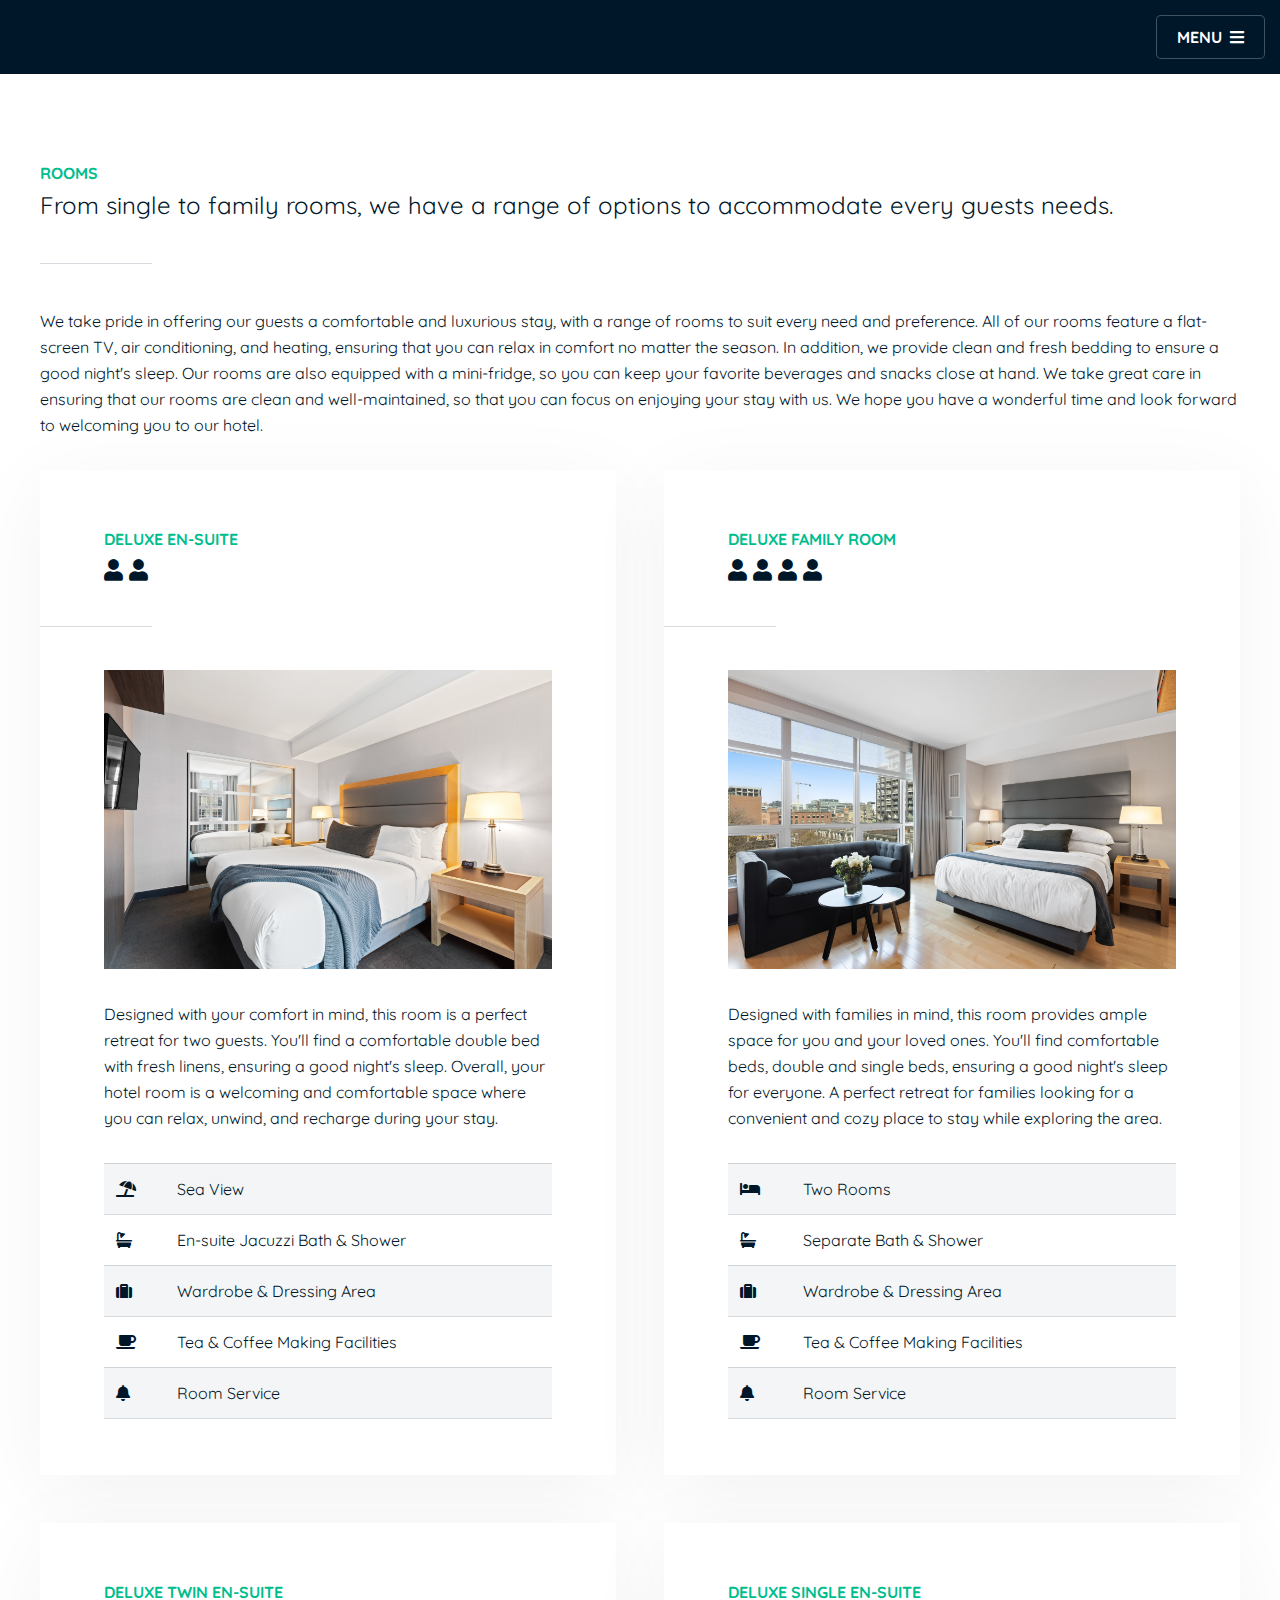
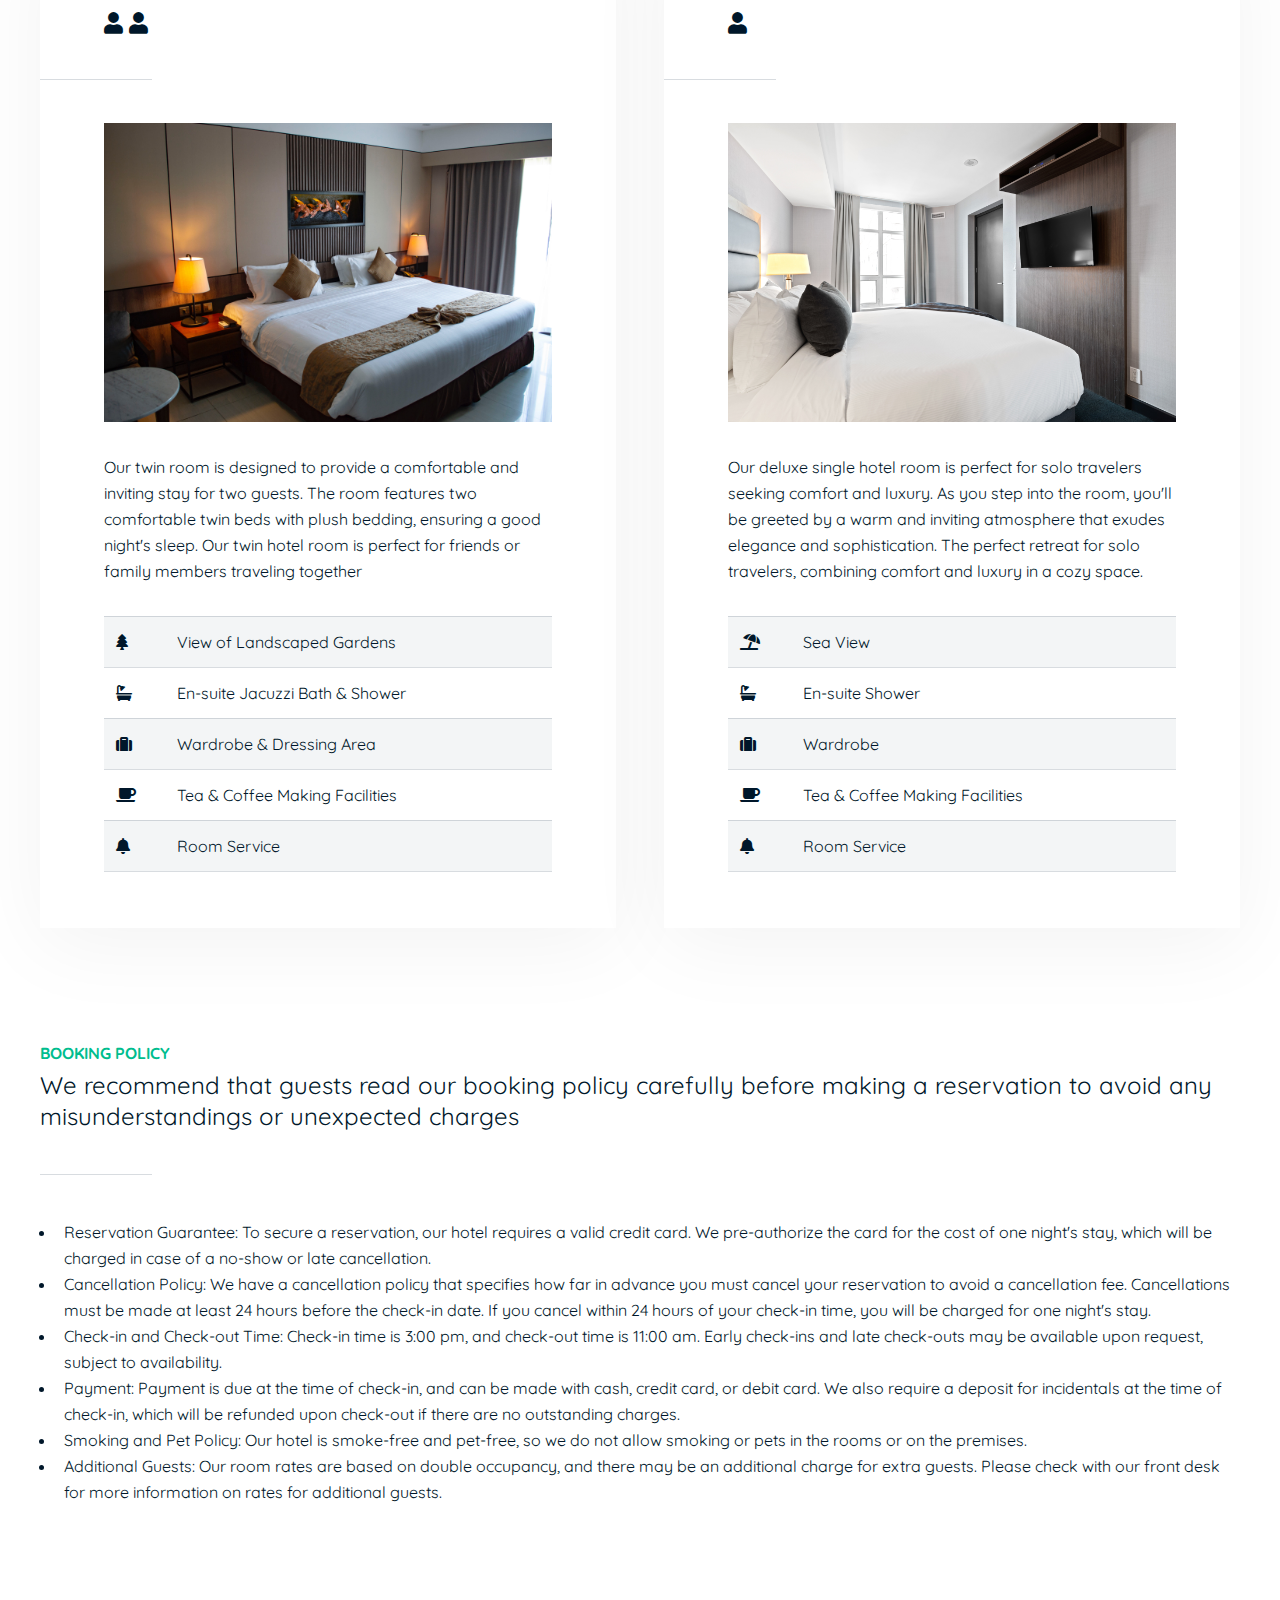
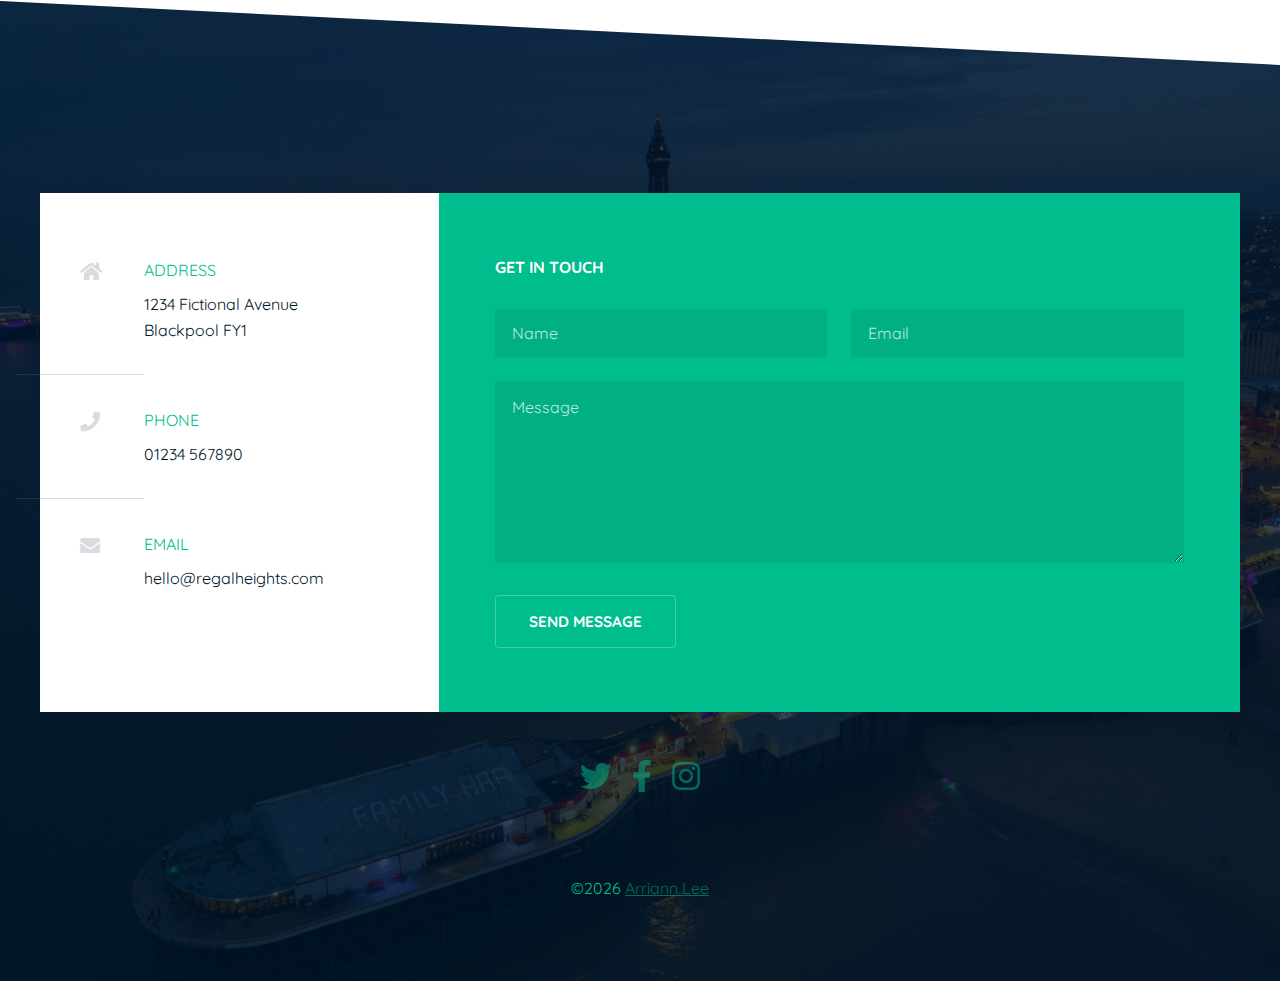
==== commit d78e9e7c: "changed background colors" ====
--- a/rooms.html
+++ b/rooms.html
@@ -4,7 +4,7 @@
 		<title>Regal Heights Hotel</title>
 		<meta charset="utf-8" />
 		<meta name="viewport" content="width=device-width, initial-scale=1, user-scalable=no" />
-        <meta name="description" content="Discover the ultimate luxury escape at the Regla Heights Hotel. Immerse yourself in the comfort of our spacious rooms, indulge in world-class dining experiences, and unwind in our serene spa. Located in the heart of Blackpool, our hotel offers easy access to local attractions and landmarks. Book your stay today and let us create a memorable experience for you.">
+        <meta name="description" content="Discover the ultimate luxury escape at the Regal Heights Hotel. Immerse yourself in the comfort of our spacious rooms, indulge in world-class dining experiences, and unwind in our serene spa. Located in the heart of Blackpool, our hotel offers easy access to local attractions and landmarks. Book your stay today and let us create a memorable experience for you.">
         <link rel="apple-touch-icon" sizes="180x180" href="images/favicon_regalhotel/apple-touch-icon.png">
         <link rel="icon" type="image/png" sizes="32x32" href="images/favicon_regalhotel/favicon-32x32.png">
         <link rel="icon" type="image/png" sizes="16x16" href="images/favicon_regalhotel/favicon-16x16.png">
@@ -18,7 +18,7 @@
 
 				<!-- Header -->
 					<header id="header">
-						<span class="logo"><a href="index.html">Regal heights</a> <span>HOTEL</span></span>
+						<!-- <span class="logo"><a href="index.html">Regal heights</a> <span>HOTEL</span></span> -->
 						<a href="#menu">Menu</a>
 					</header>
 
@@ -62,9 +62,9 @@
 									<table>
                                         <tbody>
                                             <tr>
-                                                <td><span class="icon solid fa-sun"></span></td>
-                                                <td>Sea View</td>
-                                                <td></td>
+                                              <td><i class="fas fa-umbrella-beach"></i></td>
+                                              <td>Sea View</td>
+                                              <td></td>
                                             </tr>
                                             <tr>
                                                 <td><span class="icon solid fa-bath"></span></td>
@@ -82,7 +82,7 @@
                                                 <td></td>
                                             </tr>
                                             <tr>
-                                                <td><span class="icon regular fa-bell"></span></td>
+                                                <td><span class="icon solid fa-bell"></span></td>
                                                 <td>Room Service</td>
                                                 <td></td>
                                             </tr>
@@ -119,7 +119,7 @@
                                                 <td></td>
                                             </tr>
                                             <tr>
-                                                <td><span class="icon regular fa-bell"></span></td>
+                                                <td><span class="icon solid fa-bell"></span></td>
                                                 <td>Room Service</td>
                                                 <td></td>
                                             </tr>
@@ -155,7 +155,7 @@
                                                 <td></td>
                                             </tr>
                                             <tr>
-                                                <td><span class="icon regular fa-bell"></span></td>
+                                                <td><span class="icon solid fa-bell"></span></td>
                                                 <td>Room Service</td>
                                                 <td></td>
                                             </tr>
@@ -172,7 +172,7 @@
 									<table>
                                         <tbody>
                                             <tr>
-                                                <td><span class="icon solid fa-sun"></span></td>
+                                                <td><i class="fas fa-umbrella-beach"></i></td>
                                                 <td>Sea View</td>
                                                 <td></td>
                                             </tr>
@@ -192,7 +192,7 @@
                                                 <td></td>
                                             </tr>
                                             <tr>
-                                                <td><span class="icon regular fa-bell"></span></td>
+                                                <td><span class="icon solid fa-bell"></span></td>
                                                 <td>Room Service</td>
                                                 <td></td>
                                             </tr>
@@ -261,17 +261,14 @@
                     </div>
                     <section class="inner center">
                         <ul class="icons">
-                            <li><a href="#" class="icon brands fa-twitter"><span class="label">Twitter</span></a></li>
-                            <li><a href="#" class="icon brands fa-facebook-f"><span class="label">Facebook</span></a></li>
-                            <li><a href="#" class="icon brands fa-instagram"><span class="label">Instagram</span></a></li>
-                            <li><a href="#" class="icon brands fa-github"><span class="label">Github</span></a></li>
-                            <li><a href="#" class="icon brands fa-dribbble"><span class="label">Dribbble</span></a></li>
-                            <li><a href="#" class="icon brands fa-tumblr"><span class="label">Tumblr</span></a></li>
-                        </ul>                            
-                    </section>
-                    <div class="copyright">
-                        &copy; <a href="https://www.arriannlee.com" class="copywrightColor">Arriann Lee</a>
-                    </div>
+                                <li><a href="#" class="icon brands fa-twitter"><span class="label">Twitter</span></a></li>
+                                <li><a href="#" class="icon brands fa-facebook-f"><span class="label">Facebook</span></a></li>
+                                <li><a href="#" class="icon brands fa-instagram"><span class="label">Instagram</span></a></li>
+                            </ul>                            
+                        </section>
+						<div class="copyright">
+              <p>&copy;<script>document.write(new Date().getFullYear())</script> <a href="https://www.arriannlee.com" target="_blank">Arriann Lee</a></p>
+            </div>
                 </footer>
             </div>
 
--- a/assets/css/main.css
+++ b/assets/css/main.css
@@ -1,11 +1,6 @@
 @import url(fontawesome-all.min.css);
 @import url("https://fonts.googleapis.com/css?family=Quicksand:400,700");
 
-/*
-	Atmosphere by Pixelarity
-	pixelarity.com | hello@pixelarity.com
-	License: pixelarity.com/license
-*/
 
 html, body, div, span, applet, object,
 iframe, h1, h2, h3, h4, h5, h6, p, blockquote,
@@ -117,7 +112,7 @@
 
 	body {
 		background-color: #fff;
-		color: #637485;
+		color: #00172a;
 	}
 
 	body, input, select, textarea {
@@ -314,19 +309,21 @@
 	}
 
 	input, select, textarea {
-		color: #637485;
+		color: #00172a;
 	}
 
 	a {
-		color: #b7475a;
-	}
+		color: rgba(0, 189, 142, 0.5);
+	}
+
+
 
 	strong, b {
-		color: #637485;
+		color: #00172a;
 	}
 
 	h1, h2, h3, h4, h5, h6 {
-		color: #637485;
+		color: #00172a;
 	}
 
 	blockquote {
@@ -1938,7 +1935,7 @@
 	.button {
 		background-color: transparent;
 		box-shadow: inset 0 0 0 1px rgba(99, 116, 133, 0.25);
-		color: #637485 !important;
+		color: #00172a !important;
 	}
 
 		input[type="submit"]:hover, input[type="submit"]:focus,
@@ -1966,7 +1963,7 @@
 		input[type="button"].icon:before,
 		button.icon:before,
 		.button.icon:before {
-			color: #bbb;
+			color: #;
 		}
 
 		input[type="submit"].primary,
@@ -1975,7 +1972,7 @@
 		button.primary,
 		.button.primary {
 			box-shadow: none;
-			background-color: #b7475a;
+			background-color: #00bd8e;
 			color: #ffffff !important;
 		}
 
@@ -2229,7 +2226,7 @@
 	}
 
 	label {
-		color: #637485;
+		color: #00172a;
 	}
 
 	input[type="text"],
@@ -2246,8 +2243,8 @@
 		input[type="email"]:focus,
 		select:focus,
 		textarea:focus {
-			border-color: #b7475a;
-			box-shadow: 0 0 0 1px #b7475a;
+			border-color: #00bd8e;
+			box-shadow: 0 0 0 1px #00bd8e;
 		}
 
 	select {
@@ -2255,13 +2252,13 @@
 	}
 
 		select option {
-			color: #637485;
+			color: #00172a;
 			background: #fff;
 		}
 
 	input[type="checkbox"] + label,
 	input[type="radio"] + label {
-		color: #637485;
+		color: #00172a;
 	}
 
 		input[type="checkbox"] + label:before,
@@ -2272,15 +2269,15 @@
 
 	input[type="checkbox"]:checked + label:before,
 	input[type="radio"]:checked + label:before {
-		background-color: #b7475a;
-		border-color: #b7475a;
+		background-color: #00bd8e;
+		border-color: #00bd8e;
 		color: #ffffff;
 	}
 
 	input[type="checkbox"]:focus + label:before,
 	input[type="radio"]:focus + label:before {
-		border-color: #b7475a;
-		box-shadow: 0 0 0 1px #b7475a;
+		border-color: #00bd8e;
+		box-shadow: 0 0 0 1px #00bd8e;
 	}
 
 	::-webkit-input-placeholder {
@@ -2339,7 +2336,6 @@
 /* Image */
 
 	.image {
-		border: 0;
 		display: inline-block;
 		position: relative;
 	}
@@ -2678,7 +2674,7 @@
 	}
 
 	header.major p {
-		color: #b7475a;
+		color: #00bd8e;
 	}
 
 	header.major:after {
@@ -2757,7 +2753,7 @@
 		}
 
 	table th {
-		color: #637485;
+		color: #00172a;
 	}
 
 	table thead {
@@ -3096,7 +3092,7 @@
 		}
 
 	.timeline header p {
-		color: #b7475a;
+		color: #bbb;
 	}
 
 /* Wrapper */
@@ -3148,7 +3144,7 @@
 			}
 
 		.wrapper.style1 {
-			background-color: #b7475a;
+			background-color: #00bd8e;
 			color: #ffffff;
 		}
 
@@ -3230,7 +3226,7 @@
 				.wrapper.style1 .button.primary {
 					box-shadow: none;
 					background-color: #ffffff;
-					color: #b7475a !important;
+					color: #00bd8e !important;
 				}
 
 					.wrapper.style1 input[type="submit"].primary.icon:before,
@@ -3238,7 +3234,7 @@
 					.wrapper.style1 input[type="button"].primary.icon:before,
 					.wrapper.style1 button.primary.icon:before,
 					.wrapper.style1 .button.primary.icon:before {
-						color: #b7475a !important;
+						color: #00bd8e !important;
 					}
 
 			.wrapper.style1 label {
@@ -3269,7 +3265,7 @@
 
 				.wrapper.style1 select option {
 					color: #ffffff;
-					background: #b7475a;
+					background: #00bd8e;
 				}
 
 			.wrapper.style1 input[type="checkbox"] + label,
@@ -3287,7 +3283,7 @@
 			.wrapper.style1 input[type="radio"]:checked + label:before {
 				background-color: #ffffff;
 				border-color: #ffffff;
-				color: #b7475a;
+				color: #00bd8e;
 			}
 
 			.wrapper.style1 input[type="checkbox"]:focus + label:before,
@@ -3373,28 +3369,28 @@
 			}
 
 			.wrapper.style1:before, .wrapper.style1:after {
-				background-image: url("data:image/svg+xml;charset=utf8,%3Csvg xmlns='http://www.w3.org/2000/svg' width='100' height='100' viewBox='0 0 100 100' preserveAspectRatio='none'%3E%3Cpolygon points='0,0 0,100 100,100' style='fill:%23b7475a%3B' /%3E%3C/svg%3E");
+				background-image: url("data:image/svg+xml;charset=utf8,%3Csvg xmlns='http://www.w3.org/2000/svg' width='100' height='100' viewBox='0 0 100 100' preserveAspectRatio='none'%3E%3Cpolygon points='0,0 0,100 100,100' style='fill:%2300bd8e%3B' /%3E%3C/svg%3E");
 			}
 
 		.wrapper.style2 {
 			background-color: #f5f8fa;
-			color: #637485;
+			color: #00172a;
 		}
 
 			.wrapper.style2 input, .wrapper.style2 select, .wrapper.style2 textarea {
-				color: #637485;
+				color: #00172a;
 			}
 
 			.wrapper.style2 a {
-				color: #b7475a;
+				color: #00bd8e;
 			}
 
 			.wrapper.style2 strong, .wrapper.style2 b {
-				color: #637485;
+				color: #00172a;
 			}
 
 			.wrapper.style2 h1, .wrapper.style2 h2, .wrapper.style2 h3, .wrapper.style2 h4, .wrapper.style2 h5, .wrapper.style2 h6 {
-				color: #637485;
+				color: #00172a;
 			}
 
 			.wrapper.style2 blockquote {
@@ -3421,7 +3417,7 @@
 			.wrapper.style2 .button {
 				background-color: transparent;
 				box-shadow: inset 0 0 0 1px rgba(99, 116, 133, 0.25);
-				color: #637485 !important;
+				color: #00172a !important;
 			}
 
 				.wrapper.style2 input[type="submit"]:hover, .wrapper.style2 input[type="submit"]:focus,
@@ -3458,7 +3454,7 @@
 				.wrapper.style2 button.primary,
 				.wrapper.style2 .button.primary {
 					box-shadow: none;
-					background-color: #b7475a;
+					background-color: #00bd8e;
 					color: #ffffff !important;
 				}
 
@@ -3491,7 +3487,7 @@
 					}
 
 			.wrapper.style2 label {
-				color: #637485;
+				color: #00172a;
 			}
 
 			.wrapper.style2 input[type="text"],
@@ -3508,8 +3504,8 @@
 				.wrapper.style2 input[type="email"]:focus,
 				.wrapper.style2 select:focus,
 				.wrapper.style2 textarea:focus {
-					border-color: #b7475a;
-					box-shadow: 0 0 0 1px #b7475a;
+					border-color: #00bd8e;
+					box-shadow: 0 0 0 1px #00bd8e;
 				}
 
 			.wrapper.style2 select {
@@ -3517,13 +3513,13 @@
 			}
 
 				.wrapper.style2 select option {
-					color: #637485;
+					color: #00172a;
 					background: #f5f8fa;
 				}
 
 			.wrapper.style2 input[type="checkbox"] + label,
 			.wrapper.style2 input[type="radio"] + label {
-				color: #637485;
+				color: #00172a;
 			}
 
 				.wrapper.style2 input[type="checkbox"] + label:before,
@@ -3534,15 +3530,15 @@
 
 			.wrapper.style2 input[type="checkbox"]:checked + label:before,
 			.wrapper.style2 input[type="radio"]:checked + label:before {
-				background-color: #b7475a;
-				border-color: #b7475a;
+				background-color: #00bd8e;
+				border-color: #00bd8e;
 				color: #ffffff;
 			}
 
 			.wrapper.style2 input[type="checkbox"]:focus + label:before,
 			.wrapper.style2 input[type="radio"]:focus + label:before {
-				border-color: #b7475a;
-				box-shadow: 0 0 0 1px #b7475a;
+				border-color: #00bd8e;
+				box-shadow: 0 0 0 1px #00bd8e;
 			}
 
 			.wrapper.style2 ::-webkit-input-placeholder {
@@ -3574,7 +3570,7 @@
 			}
 
 			.wrapper.style2 header.major p {
-				color: #b7475a;
+				color: #00bd8e;
 			}
 
 			.wrapper.style2 header.major:after {
@@ -3590,7 +3586,7 @@
 				}
 
 			.wrapper.style2 table th {
-				color: #637485;
+				color: #00172a;
 			}
 
 			.wrapper.style2 table thead {
@@ -3610,7 +3606,7 @@
 			}
 
 			.wrapper.style2 .timeline > section {
-				border-color: #bbb;
+				border-color: #00bd8e;
 			}
 
 				.wrapper.style2 .timeline > section:before {
@@ -3618,7 +3614,7 @@
 				}
 
 			.wrapper.style2 .timeline header p {
-				color: #b7475a;
+				color: #00bd8e;
 			}
 
 			.wrapper.style2:before, .wrapper.style2:after {
@@ -3696,7 +3692,7 @@
 		-webkit-transition-timing-function: ease-in-out;
 		-ms-transition-timing-function: ease-in-out;
 		transition-timing-function: ease-in-out;
-		background: #3b3d7f;
+		background: #00172a;
 		color: #ffffff;
 		left: 0;
 		padding: 1em;
@@ -3873,7 +3869,7 @@
 		-ms-user-select: none;
 		user-select: none;
 		-webkit-tap-highlight-color: rgba(0, 0, 0, 0);
-		background-color: rgba(51, 50, 97, 0.9);
+		background-color: rgba(0,23,42, 0.9);
 		cursor: default;
 		height: 100%;
 		left: 0;
@@ -3898,7 +3894,7 @@
 			-ms-transition: opacity 0.5s ease, -ms-transform 0.5s ease;
 			transition: opacity 0.5s ease, transform 0.5s ease;
 			-webkit-overflow-scrolling: touch;
-			background: #b7475a;
+			background: #00bd8e;
 			border-radius: 4px;
 			color: #ffffff;
 			display: block;
@@ -3980,7 +3976,7 @@
 				}
 
 					#menu .links li a:hover {
-						color: #b7475a;
+						color: #00bd8e;
 						background-color: #ffffff;
 					}
 
@@ -4022,10 +4018,12 @@
 /* Banner */
 
 	#banner {
-		background-image: -moz-linear-gradient(to top, rgba(64, 63, 135, 0.9), rgba(64, 63, 135, 0.9)), url("../../images/banner.jpg");
-		background-image: -webkit-linear-gradient(to top, rgba(64, 63, 135, 0.9), rgba(64, 63, 135, 0.9)), url("../../images/banner.jpg");
-		background-image: -ms-linear-gradient(to top, rgba(64, 63, 135, 0.9), rgba(64, 63, 135, 0.9)), url("../../images/banner.jpg");
-		background-image: linear-gradient(to top, rgba(64, 63, 135, 0.9), rgba(64, 63, 135, 0.9)), url("../../images/banner.jpg");
+		/* background-image: -moz-linear-gradient(to top, rgba(64, 63, 135, 0.8), rgba(64, 63, 135, 0.8)), url("../../images/banner.jpg"); */
+
+    background-image: -moz-linear-gradient(to top,rgba(0,23,42,0.8), rgba(0,23,42,0.8)), url("../../images/banner.jpg");
+		background-image: -webkit-linear-gradient(to top, rgba(0,23,42,0.8), rgba(0,23,42,0.8)), url("../../images/banner.jpg");
+		background-image: -ms-linear-gradient(to top, rgba(0,23,42,0.8), rgba(0,23,42,0.8)), url("../../images/banner.jpg");
+		background-image: linear-gradient(to top, rgba(0,23,42,0.8), rgba(0,23,42,0.8)), url("../../images/banner.jpg");
 		background-attachment: fixed;
 		background-position: center center;
 		background-size: cover;
@@ -4153,10 +4151,10 @@
 }
 
 	#footer {
-		background-image: -moz-linear-gradient(to top, rgba(64, 63, 135, 0.9), rgba(64, 63, 135, 0.9)), url("../../images/banner.jpg");
-		background-image: -webkit-linear-gradient(to top, rgba(64, 63, 135, 0.9), rgba(64, 63, 135, 0.9)), url("../../images/banner.jpg");
-		background-image: -ms-linear-gradient(to top, rgba(64, 63, 135, 0.9), rgba(64, 63, 135, 0.9)), url("../../images/banner.jpg");
-		background-image: linear-gradient(to top, rgba(64, 63, 135, 0.9), rgba(64, 63, 135, 0.9)), url("../../images/banner.jpg");
+		background-image: -moz-linear-gradient(to top, rgba(64, 63, 135, 0.8), rgba(0,23,42,0.8)), url("../../images/banner.jpg");
+		background-image: -webkit-linear-gradient(to top, rgba(0,23,42,0.8), rgba(0,23,42,0.8)), url("../../images/banner.jpg");
+		background-image: -ms-linear-gradient(to top, rgba(0,23,42,0.8), rgba(0,23,42,0.8)), url("../../images/banner.jpg");
+		background-image: linear-gradient(to top, rgba(0,23,42,0.8), rgba(0,23,42,0.8)), url("../../images/banner.jpg");
 		background-attachment: fixed;
 		background-position: center center;
 		background-size: cover;
@@ -4189,7 +4187,7 @@
 			}
 
 				#footer .contact li strong {
-					color: #b7475a;
+					color: #00bd8e;
 					display: block;
 					margin-bottom: 0.5em;
 					text-transform: uppercase;
@@ -4222,7 +4220,7 @@
 					}
 
 		#footer form {
-			background-color: #b7475a;
+			background-color: #00bd8e;
 			color: #ffffff;
 			-moz-flex-grow: 1;
 			-webkit-flex-grow: 1;
@@ -4310,7 +4308,7 @@
 				#footer form .button.primary {
 					box-shadow: none;
 					background-color: #ffffff;
-					color: #b7475a !important;
+					color: #00bd8e !important;
 				}
 
 					#footer form input[type="submit"].primary.icon:before,
@@ -4318,7 +4316,7 @@
 					#footer form input[type="button"].primary.icon:before,
 					#footer form button.primary.icon:before,
 					#footer form .button.primary.icon:before {
-						color: #b7475a !important;
+						color: #00bd8e !important;
 					}
 
 			#footer form label {
@@ -4349,7 +4347,7 @@
 
 				#footer form select option {
 					color: #ffffff;
-					background: #b7475a;
+					background: #00bd8e;
 				}
 
 			#footer form input[type="checkbox"] + label,
@@ -4367,7 +4365,7 @@
 			#footer form input[type="radio"]:checked + label:before {
 				background-color: #ffffff;
 				border-color: #ffffff;
-				color: #b7475a;
+				color: #00bd8e;
 			}
 
 			#footer form input[type="checkbox"]:focus + label:before,
@@ -4496,7 +4494,7 @@
 			}
 
 		#footer .copyright {
-			color: #bbb;
+			color: #00bd8e;
 			margin-bottom: 3em;
 			padding: 0;
 			text-align: center;
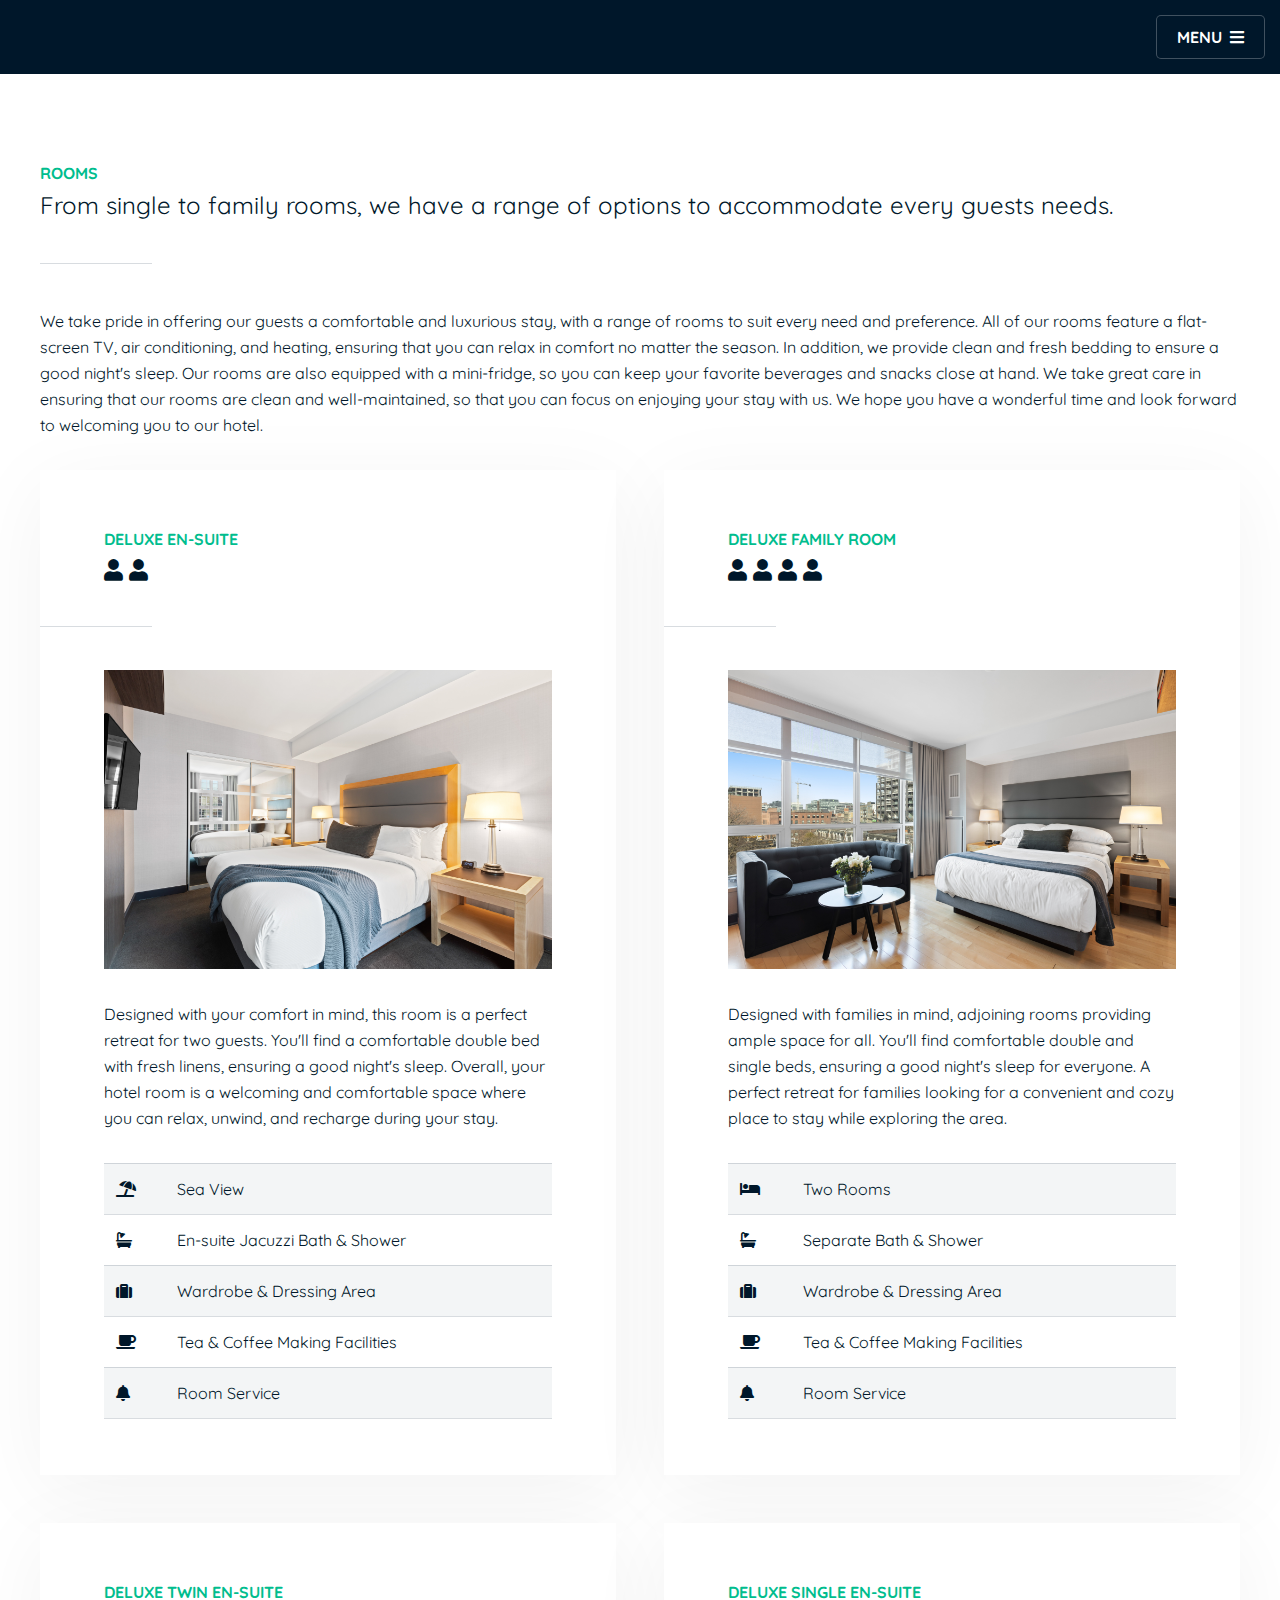
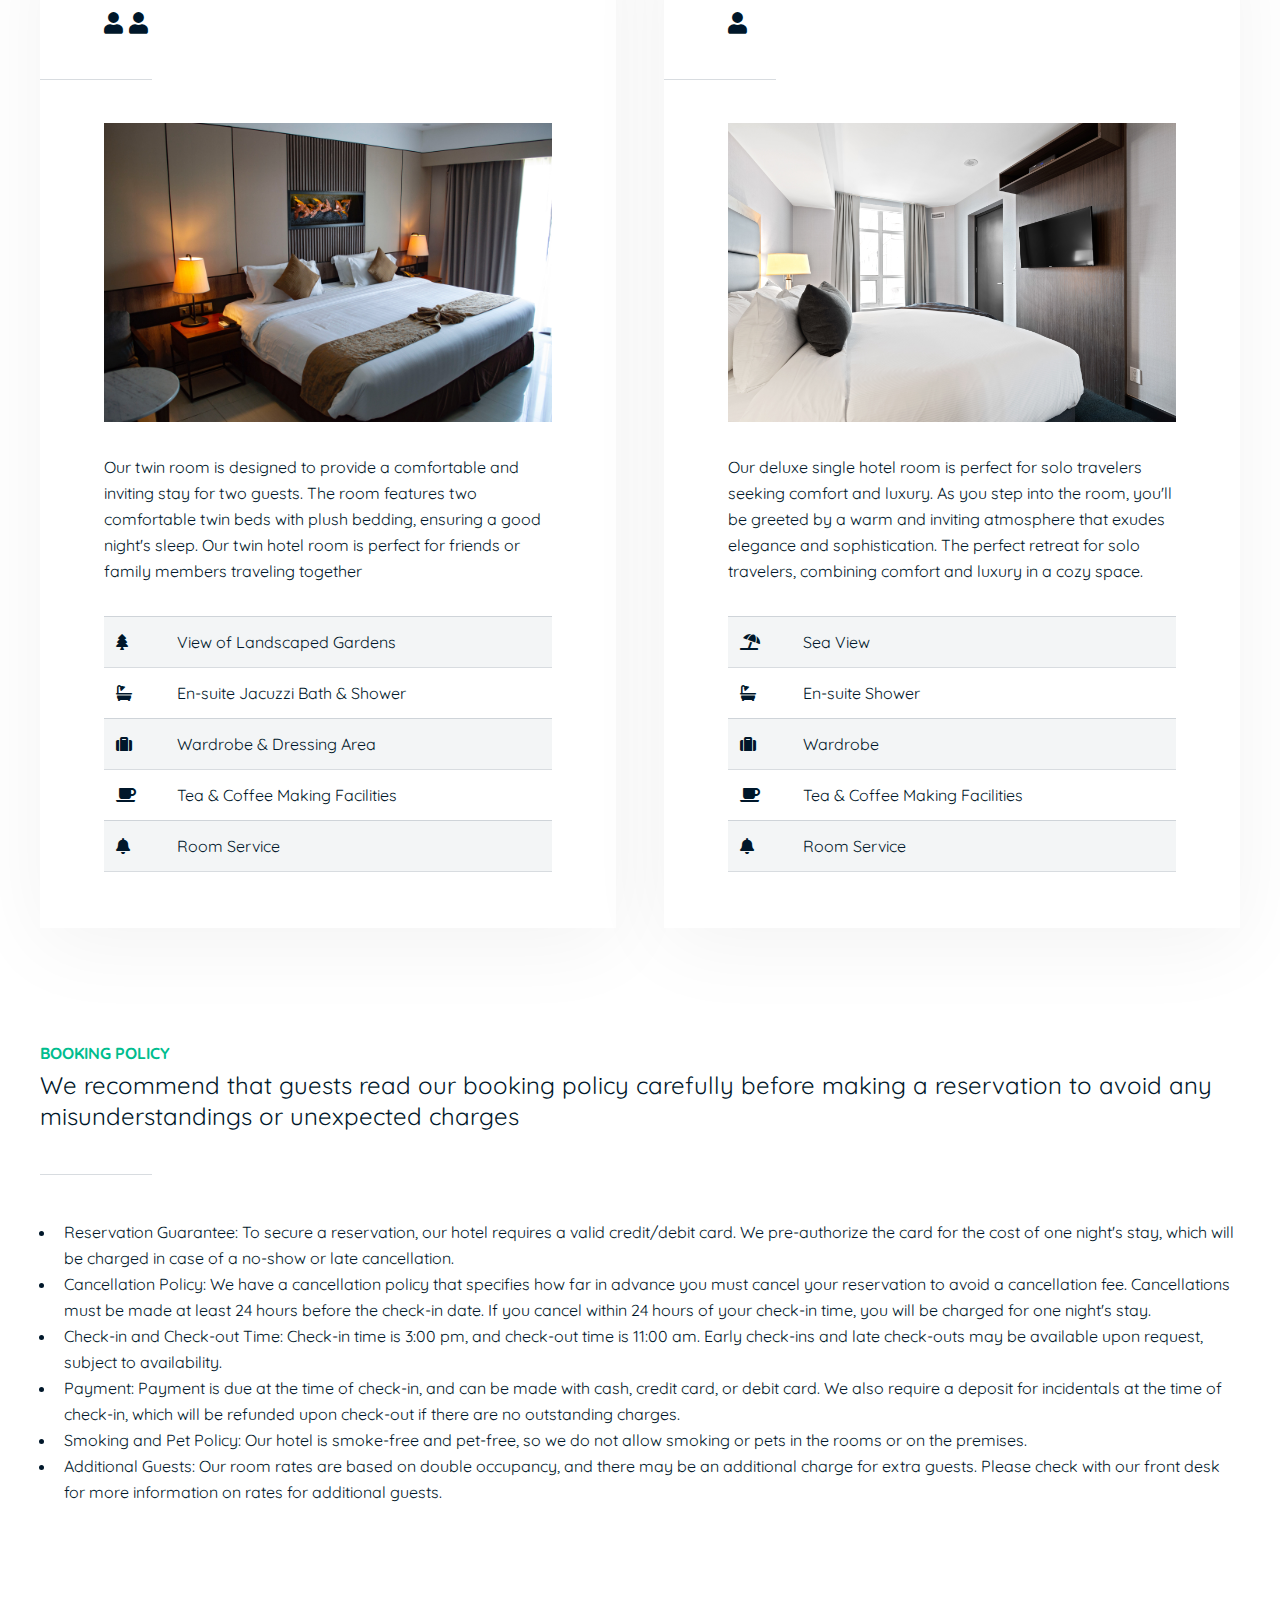
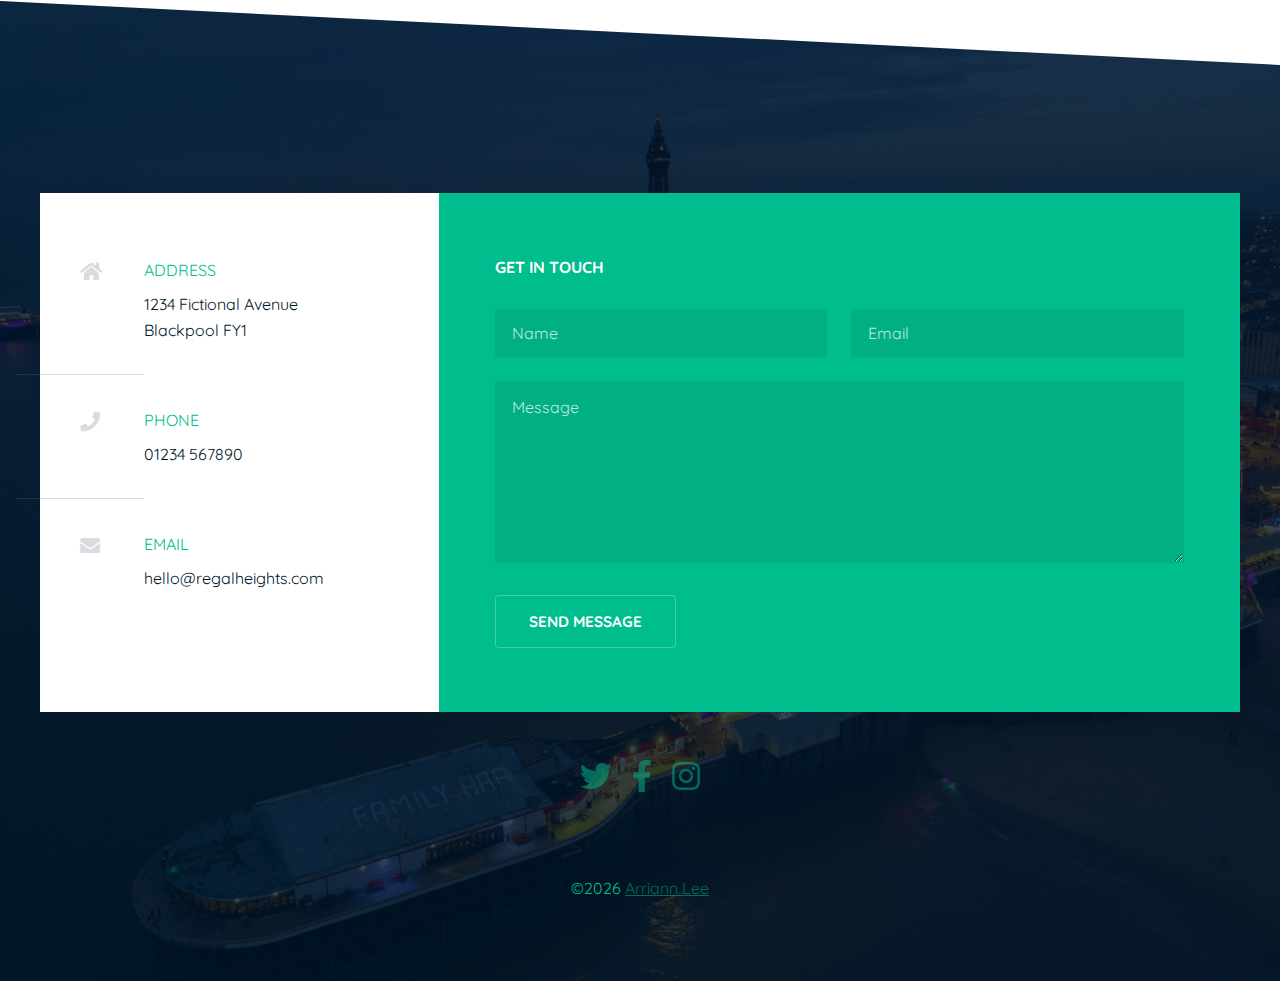
==== commit aefa5258: "spelling mistakes - corrected" ====
--- a/rooms.html
+++ b/rooms.html
@@ -95,7 +95,7 @@
 										<h3><span class="icon solid fa-user"></span> <span class="icon solid fa-user"></span> <span class="icon solid fa-user"></span> <span class="icon solid fa-user"></span></h3>
 									</header>
                                     <div class="col-4"><span class="image fit"><img src="images/familybedroom.jpg" alt="Family Bedroom" /></span></div>
-									<p>Designed with families in mind, this room provides ample space for you and your loved ones. You'll find comfortable beds, double and single beds, ensuring a good night's sleep for everyone. A perfect retreat for families looking for a convenient and cozy place to stay while exploring the area.</p>
+									<p>Designed with families in mind, adjoining rooms providing ample space for all. You'll find comfortable double and single beds, ensuring a good night's sleep for everyone. A perfect retreat for families looking for a convenient and cozy place to stay while exploring the area.</p>
 									<table>
                                         <tbody>
                                             <tr>
@@ -208,7 +208,7 @@
 							</header>				
                             <div class="col-6 col-12-small">
                                 <ul>
-                                    <li>Reservation Guarantee: To secure a reservation, our hotel requires a valid credit card. We pre-authorize the card for the cost of one night's stay, which will be charged in case of a no-show or late cancellation.</li>
+                                    <li>Reservation Guarantee: To secure a reservation, our hotel requires a valid credit/debit card. We pre-authorize the card for the cost of one night's stay, which will be charged in case of a no-show or late cancellation.</li>
                                     <li>Cancellation Policy: We have a cancellation policy that specifies how far in advance you must cancel your reservation to avoid a cancellation fee. Cancellations must be made at least 24 hours before the check-in date. If you cancel within 24 hours of your check-in time, you will be charged for one night's stay.</li>
                                     <li>Check-in and Check-out Time: Check-in time is 3:00 pm, and check-out time is 11:00 am. Early check-ins and late check-outs may be available upon request, subject to availability.</li>
                                     <li>Payment: Payment is due at the time of check-in, and can be made with cash, credit card, or debit card. We also require a deposit for incidentals at the time of check-in, which will be refunded upon check-out if there are no outstanding charges.</li>
@@ -255,7 +255,7 @@
                                 </div>
                             </div>
                             <ul class="actions">
-                                <li><input value="Send Message" class="button large" type="submit"></li>
+                                <li><input value="Send Message" class="button large" type="button"></li>
                             </ul>
                         </form>
                     </div>
--- a/assets/css/main.css
+++ b/assets/css/main.css
@@ -206,6 +206,7 @@
 
 	h1 {
 		font-size: 1.75em;
+    letter-spacing: 0.08em;
 	}
 
 	h2 {
@@ -1993,7 +1994,8 @@
 			button.primary:focus,
 			.button.primary:hover,
 			.button.primary:focus {
-				background-color: #bf596a;
+				background-color: #fff;
+        color: #00bd8e !important;
 			}
 
 			input[type="submit"].primary:active,
@@ -2001,7 +2003,9 @@
 			input[type="button"].primary:active,
 			button.primary:active,
 			.button.primary:active {
-				background-color: #a54051;
+				background-color: #00bd8e;
+        color: #fff !important;
+
 			}
 
 /* Form */
@@ -3606,7 +3610,7 @@
 			}
 
 			.wrapper.style2 .timeline > section {
-				border-color: #00bd8e;
+				border-color: #bbb;
 			}
 
 				.wrapper.style2 .timeline > section:before {
